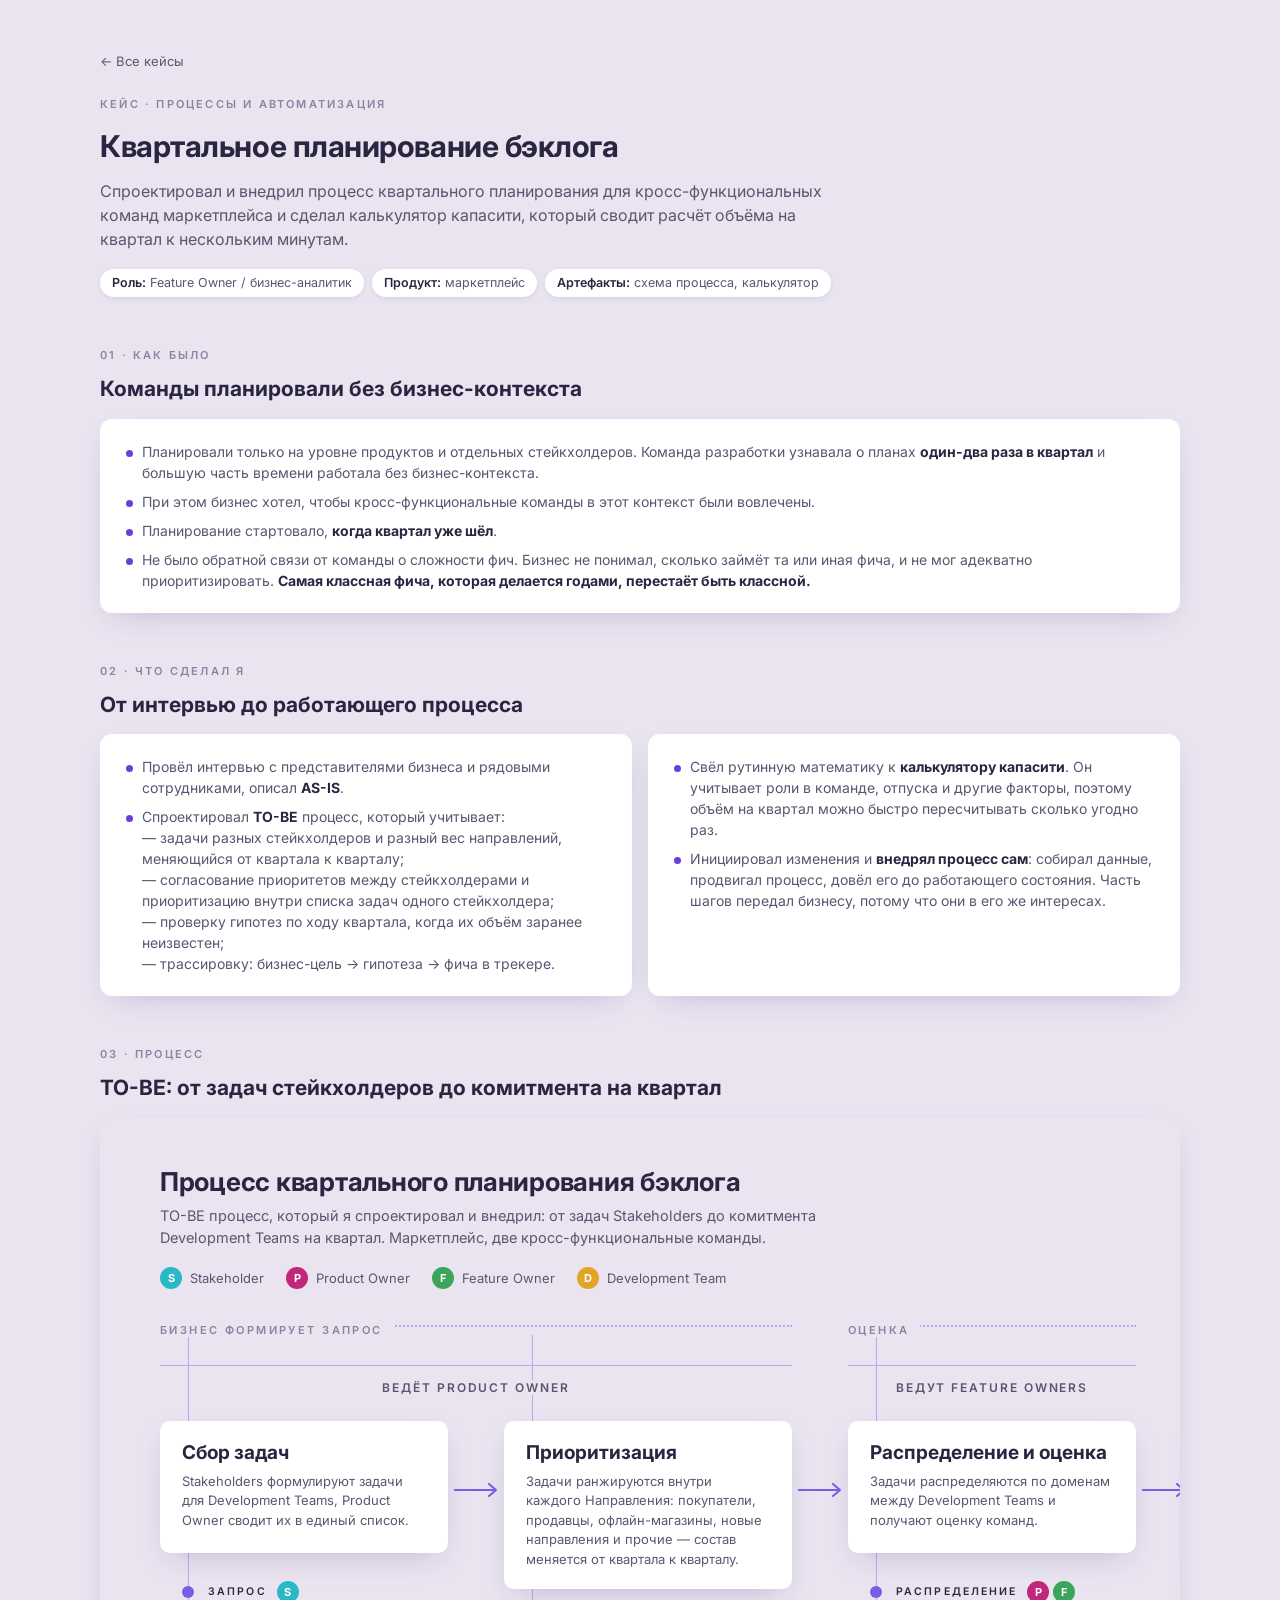
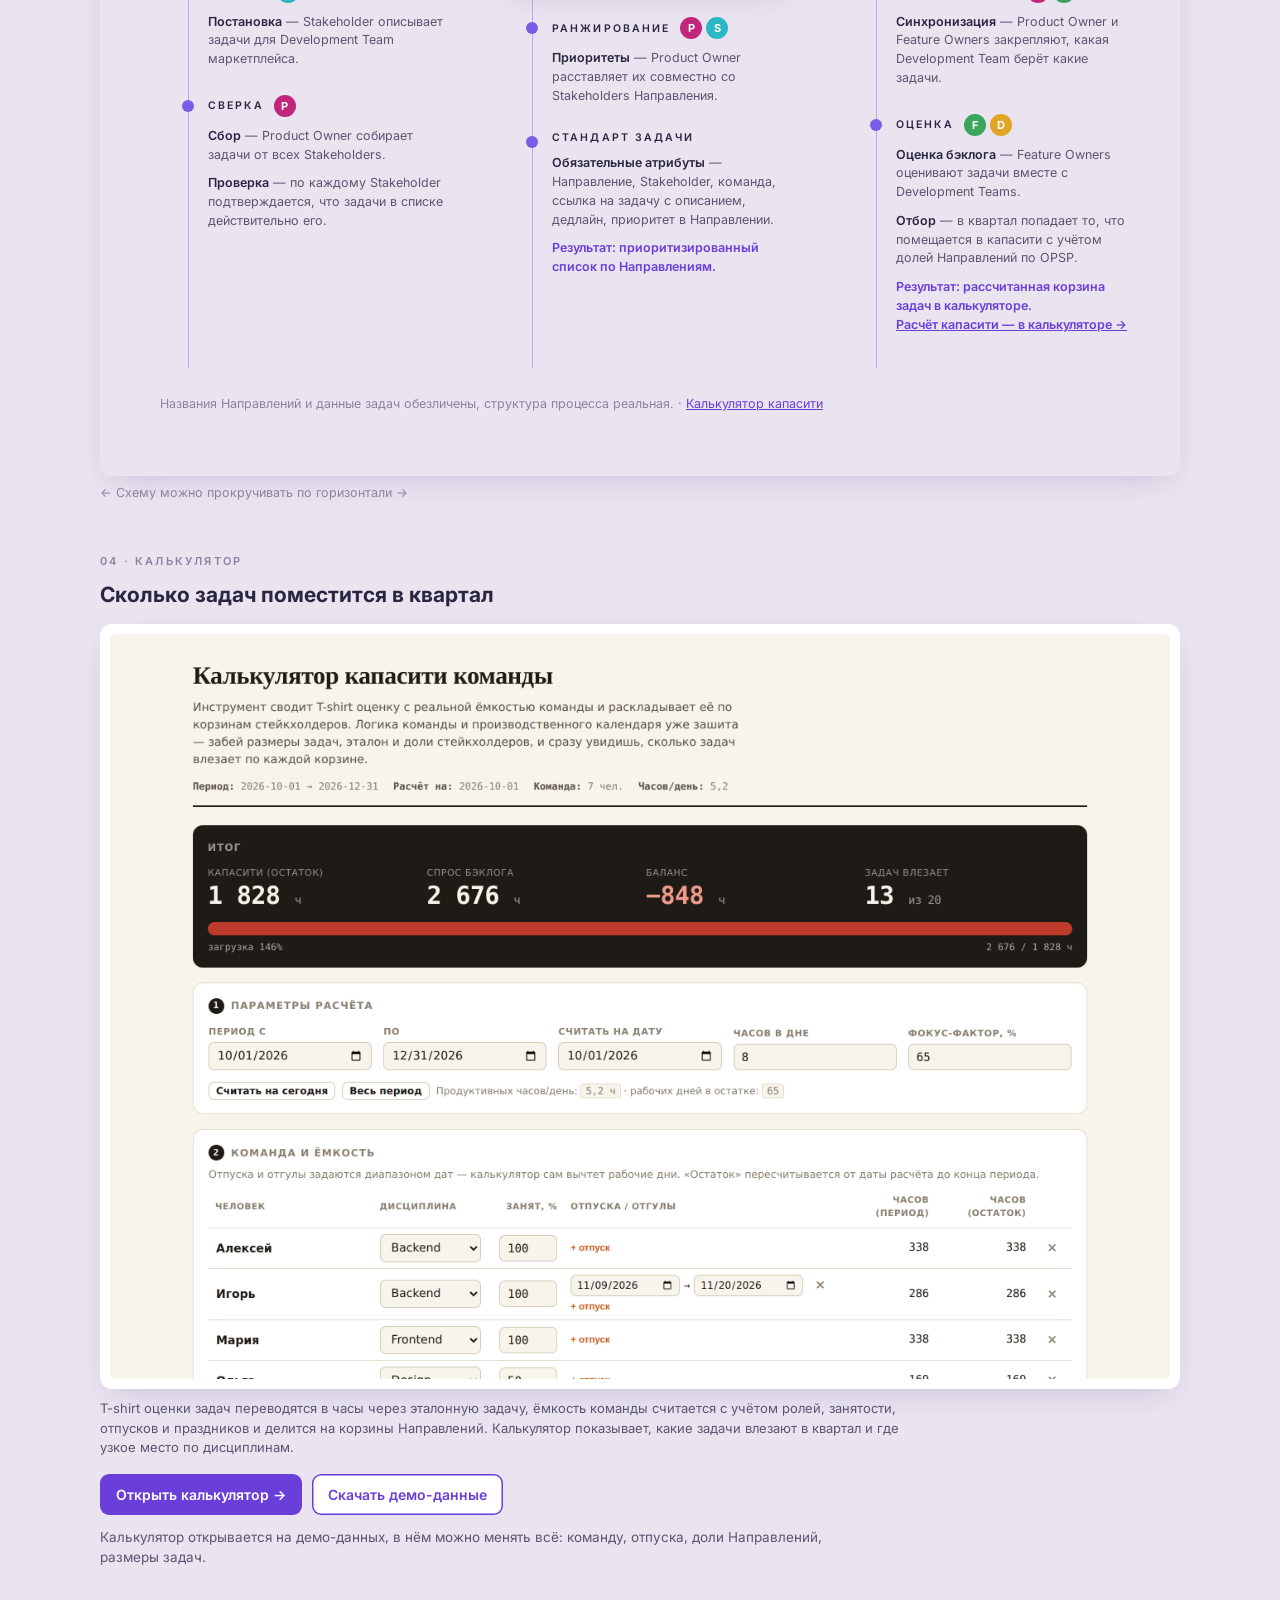
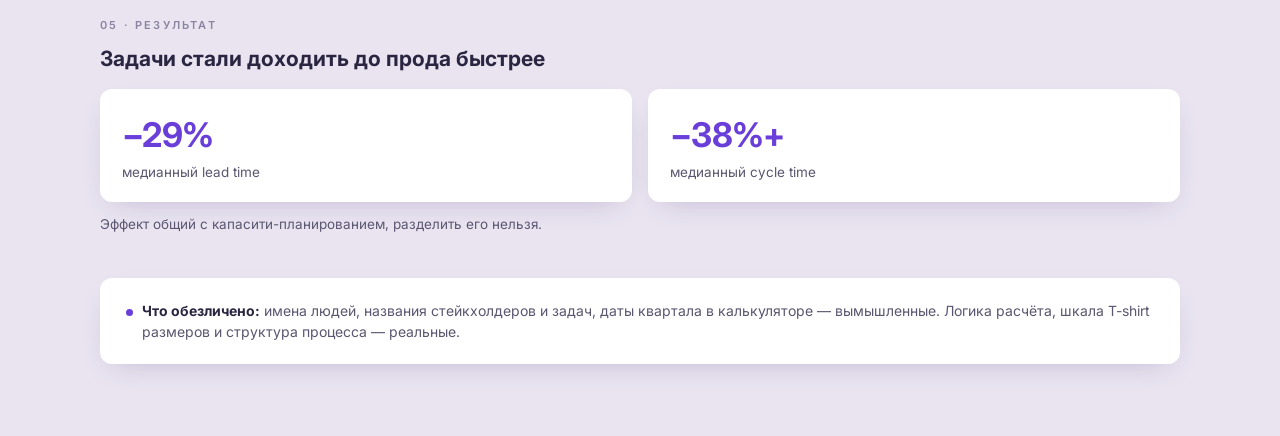
==== 01-quarterly-planning/index.html @ 617752b4 "Case 01: remove process caption Co-Authored-By: Claude Opus 5.5 <noreply@anthropic.com> Claude-Sessi" ====
<!DOCTYPE html>
<html lang="ru">
<head>
<meta charset="utf-8">
<meta name="viewport" content="width=device-width, initial-scale=1">
<title>Квартальное планирование бэклога</title>
<link rel="preconnect" href="https://fonts.googleapis.com">
<link href="https://fonts.googleapis.com/css2?family=Inter:wght@400;500;600;700&family=JetBrains+Mono:wght@500&display=swap" rel="stylesheet">
<link rel="stylesheet" href="../assets/style.css">
</head>
<body>
<div class="wrap">

  <header>
    <a class="back" href="../index.html">← Все кейсы</a><br>
    <span class="label">Кейс · процессы и автоматизация</span>
    <h1>Квартальное планирование бэклога</h1>
    <p class="lead">Спроектировал и внедрил процесс квартального планирования для кросс-функциональных команд маркетплейса и сделал калькулятор капасити, который сводит расчёт объёма на квартал к нескольким минутам.</p>
    <div class="meta">
      <span class="chip"><b>Роль:</b> Feature Owner / бизнес-аналитик</span>
      <span class="chip"><b>Продукт:</b> маркетплейс</span>
      <span class="chip"><b>Артефакты:</b> схема процесса, калькулятор</span>
    </div>
  </header>

  <!-- 1 -->
  <section>
    <span class="label">01 · Как было</span>
    <h2>Команды планировали без бизнес-контекста</h2>
    <div class="card">
      <ul class="clean">
        <li>Планировали только на уровне продуктов и отдельных стейкхолдеров. Команда разработки узнавала о планах <b>один-два раза в квартал</b> и большую часть времени работала без бизнес-контекста.</li>
        <li>При этом бизнес хотел, чтобы кросс-функциональные команды в этот контекст были вовлечены.</li>
        <li>Планирование стартовало, <b>когда квартал уже шёл</b>.</li>
        <li>Не было обратной связи от команды о сложности фич. Бизнес не понимал, сколько займёт та или иная фича, и не мог адекватно приоритизировать. <b>Самая классная фича, которая делается годами, перестаёт быть классной.</b></li>
      </ul>
    </div>
  </section>

  <!-- 2 -->
  <section>
    <span class="label">02 · Что сделал я</span>
    <h2>От интервью до работающего процесса</h2>
    <div class="cols">
      <div class="card">
        <ul class="clean">
          <li>Провёл интервью с представителями бизнеса и рядовыми сотрудниками, описал <b>AS-IS</b>.</li>
          <li>Спроектировал <b>TO-BE</b> процесс, который учитывает:
            <br>— задачи разных стейкхолдеров и разный вес направлений, меняющийся от квартала к кварталу;
            <br>— согласование приоритетов между стейкхолдерами и приоритизацию внутри списка задач одного стейкхолдера;
            <br>— проверку гипотез по ходу квартала, когда их объём заранее неизвестен;
            <br>— трассировку: бизнес-цель → гипотеза → фича в трекере.</li>
        </ul>
      </div>
      <div class="card">
        <ul class="clean">
          <li>Свёл рутинную математику к <b>калькулятору капасити</b>. Он учитывает роли в команде, отпуска и другие факторы, поэтому объём на квартал можно быстро пересчитывать сколько угодно раз.</li>
          <li>Инициировал изменения и <b>внедрял процесс сам</b>: собирал данные, продвигал процесс, довёл его до работающего состояния. Часть шагов передал бизнесу, потому что они в его же интересах.</li>
        </ul>
      </div>
    </div>
  </section>

  <!-- 3 -->
  <section>
    <span class="label">03 · Процесс</span>
    <h2>TO-BE: от задач стейкхолдеров до комитмента на квартал</h2>
    <figure>
      <div class="shot embed-frame"><iframe id="processFrame" src="process.html" title="Схема процесса квартального планирования" loading="lazy" scrolling="no"></iframe></div>
      <p class="scroll-hint">← Схему можно прокручивать по горизонтали →</p>
    </figure>
  </section>

  <!-- 4 -->
  <section>
    <span class="label">04 · Калькулятор</span>
    <h2>Сколько задач поместится в квартал</h2>
    <figure>
      <a class="shot" href="calculator/index.html"><img src="img/calculator.png" alt="Калькулятор капасити команды на демо-данных"></a>
      <figcaption>T-shirt оценки задач переводятся в часы через эталонную задачу, ёмкость команды считается с учётом ролей, занятости, отпусков и праздников и делится на корзины Направлений. Калькулятор показывает, какие задачи влезают в квартал и где узкое место по дисциплинам.</figcaption>
    </figure>
    <div class="btns">
      <a class="btn" href="calculator/index.html">Открыть калькулятор →</a>
      <a class="btn ghost" href="calculator/demo-data.json" download>Скачать демо-данные</a>
    </div>
    <p class="text" style="margin-top:12px;font-size:13.5px">Калькулятор открывается на демо-данных, в нём можно менять всё: команду, отпуска, доли Направлений, размеры задач.</p>
  </section>

  <!-- 5 -->
  <section>
    <span class="label">05 · Результат</span>
    <h2>Задачи стали доходить до прода быстрее</h2>
    <div class="stats">
      <div class="stat"><div class="v">−29%</div><div class="k">медианный lead time</div></div>
      <div class="stat"><div class="v">−38%+</div><div class="k">медианный cycle time</div></div>
    </div>
    <p class="text" style="margin-top:12px;font-size:13.5px">Эффект общий с капасити-планированием, разделить его нельзя.</p>
  </section>

  <section>
    <div class="card">
      <ul class="clean">
        <li><b>Что обезличено:</b> имена людей, названия стейкхолдеров и задач, даты квартала в калькуляторе — вымышленные. Логика расчёта, шкала T-shirt размеров и структура процесса — реальные.</li>
      </ul>
    </div>
  </section>

</div>
<script>
  (function(){
    var f=document.getElementById('processFrame');
    function fit(){ try{ var d=f.contentDocument; f.style.height = Math.ceil(d.body.getBoundingClientRect().height) + 'px'; }catch(e){} }
    f.addEventListener('load', function(){ fit(); setTimeout(fit, 400); setTimeout(fit, 1500); });
    window.addEventListener('resize', function(){ setTimeout(fit, 150); });
  })();
</script>
</body>
</html>
---- assets/style.css ----
:root{
    --bg:#E9E4F0; --card:#FFFFFF; --ink:#2A2540; --muted:#5B5670; --soft:#8A84A0;
    --accent:#6A3FD9; --accent-soft:#EFEAFB; --line:#D6CEEA;
    --user:#2BB8C4; --sys:#E0556B; --view:#3B82C4; --sel:#9A6BC9;
  }
  *{box-sizing:border-box;margin:0;padding:0}
  body{background:var(--bg);color:var(--ink);font-family:Inter,system-ui,-apple-system,"Segoe UI",sans-serif;
       -webkit-font-smoothing:antialiased;padding:48px 16px 72px;line-height:1.5}
  .wrap{max-width:1080px;margin:0 auto}
  a{color:var(--accent)}
  code,.code{font-family:"JetBrains Mono",ui-monospace,Menlo,monospace;font-size:.86em;background:var(--accent-soft);
             padding:1px 6px;border-radius:5px;color:var(--ink)}

  .label{font-size:11px;font-weight:600;letter-spacing:.2em;text-transform:uppercase;color:var(--soft)}
  header{margin-bottom:40px}
  h1{font-size:30px;font-weight:700;letter-spacing:-.015em;margin:10px 0 10px}
  .lead{font-size:16px;color:var(--muted);max-width:760px}
  .meta{display:flex;flex-wrap:wrap;gap:8px;margin-top:18px}
  .chip{background:var(--card);border-radius:999px;padding:5px 12px;font-size:12.5px;color:var(--muted);
        box-shadow:0 2px 8px -4px rgba(60,40,120,.25)}
  .chip b{color:var(--ink);font-weight:600}

  section{margin-top:44px}
  h2{font-size:21px;font-weight:700;margin:8px 0 14px}
  .card{background:var(--card);border-radius:12px;padding:22px 24px;box-shadow:0 10px 30px -14px rgba(60,40,120,.28)}
  p + p{margin-top:10px}
  .text{font-size:15px;color:var(--muted);max-width:780px}
  .text b{color:var(--ink)}

  .grid{display:grid;grid-template-columns:repeat(2,1fr);gap:16px}
  .decision h3{font-size:15.5px;font-weight:700;margin-bottom:6px}
  .decision p{font-size:13.5px;color:var(--muted)}
  .decision .num{display:inline-flex;width:24px;height:24px;border-radius:50%;background:var(--accent);color:#fff;
                 font-size:12px;font-weight:700;align-items:center;justify-content:center;margin-bottom:10px}

  figure{margin:0}
  .shot{display:block;background:var(--card);border-radius:12px;padding:10px;box-shadow:0 10px 30px -14px rgba(60,40,120,.28);overflow:hidden}
  .shot img{display:block;width:100%;height:auto;border-radius:6px}
  .shot.scroll{overflow-x:auto}
  .shot.scroll img{min-width:1400px}
  figcaption{font-size:13px;color:var(--muted);margin-top:10px;max-width:820px}

  .btns{display:flex;flex-wrap:wrap;gap:10px;margin-top:16px}
  .btn{display:inline-flex;align-items:center;gap:8px;background:var(--accent);color:#fff;text-decoration:none;
       font-weight:600;font-size:14px;padding:10px 16px;border-radius:9px}
  .btn.ghost{background:var(--card);color:var(--accent);box-shadow:inset 0 0 0 1.5px var(--accent)}
  .btn:hover{filter:brightness(1.08)}

  /* notation map */
  .map{display:grid;grid-template-columns:1fr 1.25fr;gap:18px;align-items:stretch}
  .types{display:grid;gap:8px}
  .type{display:flex;align-items:flex-start;gap:12px;font-size:13.5px;color:var(--muted)}
  .type i{flex-shrink:0;width:92px;text-align:center;font-style:normal;font-size:11.5px;font-weight:600;
          border:2px solid;border-radius:7px;padding:4px 0;background:#fff;color:var(--ink)}
  .t-action{border-color:#5BA85B!important} .t-view{border-color:var(--view)!important}
  .t-select{border-color:var(--sel)!important} .t-sys{border-color:var(--sys)!important}
  .t-edge{border-color:#E08A1E!important}
  .type b{color:var(--ink)}
  .tables{display:grid;grid-template-columns:repeat(2,1fr);gap:8px}
  .tbl{background:var(--accent-soft);border-radius:9px;padding:10px 12px}
  .tbl .code{background:#fff}
  .tbl p{font-size:12.5px;color:var(--muted);margin-top:4px}
  .flow{display:flex;flex-wrap:wrap;align-items:center;gap:8px;font-size:13px;color:var(--muted);margin-top:14px}
  .flow span.n{background:#fff;border-radius:7px;padding:4px 9px;color:var(--ink);font-weight:600;
               box-shadow:0 1px 4px -2px rgba(60,40,120,.3)}

  ul.clean{list-style:none;display:grid;gap:8px}
  ul.clean li{font-size:14px;color:var(--muted);padding-left:18px;position:relative}
  ul.clean li::before{content:"";position:absolute;left:2px;top:9px;width:7px;height:7px;border-radius:50%;background:var(--accent)}
  ul.clean li b{color:var(--ink)}

  footer{margin-top:48px;font-size:12.5px;color:var(--soft)}

  @media (max-width:760px){
    h1{font-size:24px}
    .grid,.map,.tables{grid-template-columns:1fr}
    .type i{width:80px}
  }

  /* shared additions */
  .back{display:inline-block;font-size:13px;color:var(--muted);text-decoration:none;margin-bottom:18px}
  .back:hover{color:var(--accent)}
  .stats{display:grid;grid-template-columns:repeat(2,1fr);gap:16px}
  .stat{background:var(--card);border-radius:12px;padding:20px 22px;box-shadow:0 10px 30px -14px rgba(60,40,120,.28)}
  .stat .v{font-size:34px;font-weight:700;letter-spacing:-.02em;color:var(--accent)}
  .stat .k{font-size:13.5px;color:var(--muted);margin-top:2px}
  .cols{display:grid;grid-template-columns:1fr 1fr;gap:16px}
  .cases{display:grid;gap:18px}
  a.case{display:grid;grid-template-columns:320px 1fr;gap:22px;align-items:center;background:var(--card);border-radius:14px;
         padding:16px;text-decoration:none;color:var(--ink);box-shadow:0 10px 30px -14px rgba(60,40,120,.28);transition:transform .15s}
  a.case:hover{transform:translateY(-2px)}
  a.case img{width:100%;height:190px;object-fit:cover;object-position:top left;border-radius:8px;background:var(--accent-soft)}
  a.case h3{font-size:19px;font-weight:700;margin:6px 0 8px}
  a.case p{font-size:14px;color:var(--muted)}
  a.case .go{display:inline-block;margin-top:12px;font-weight:600;font-size:14px;color:var(--accent)}
  .tags{display:flex;flex-wrap:wrap;gap:6px;margin-top:10px}
  .tag{font-size:11.5px;background:var(--accent-soft);color:var(--accent);border-radius:999px;padding:3px 10px;font-weight:600}
  @media (max-width:760px){
    .stats,.cols{grid-template-columns:1fr}
    a.case{grid-template-columns:1fr}
    a.case img{height:160px}
  }
  .embed-frame{padding:0;background:var(--bg);overflow-x:auto;-webkit-overflow-scrolling:touch}
  .embed-frame iframe{display:block;width:1440px;height:1100px;border:0}
  .scroll-hint{font-size:12.5px;color:var(--soft);margin-top:8px}
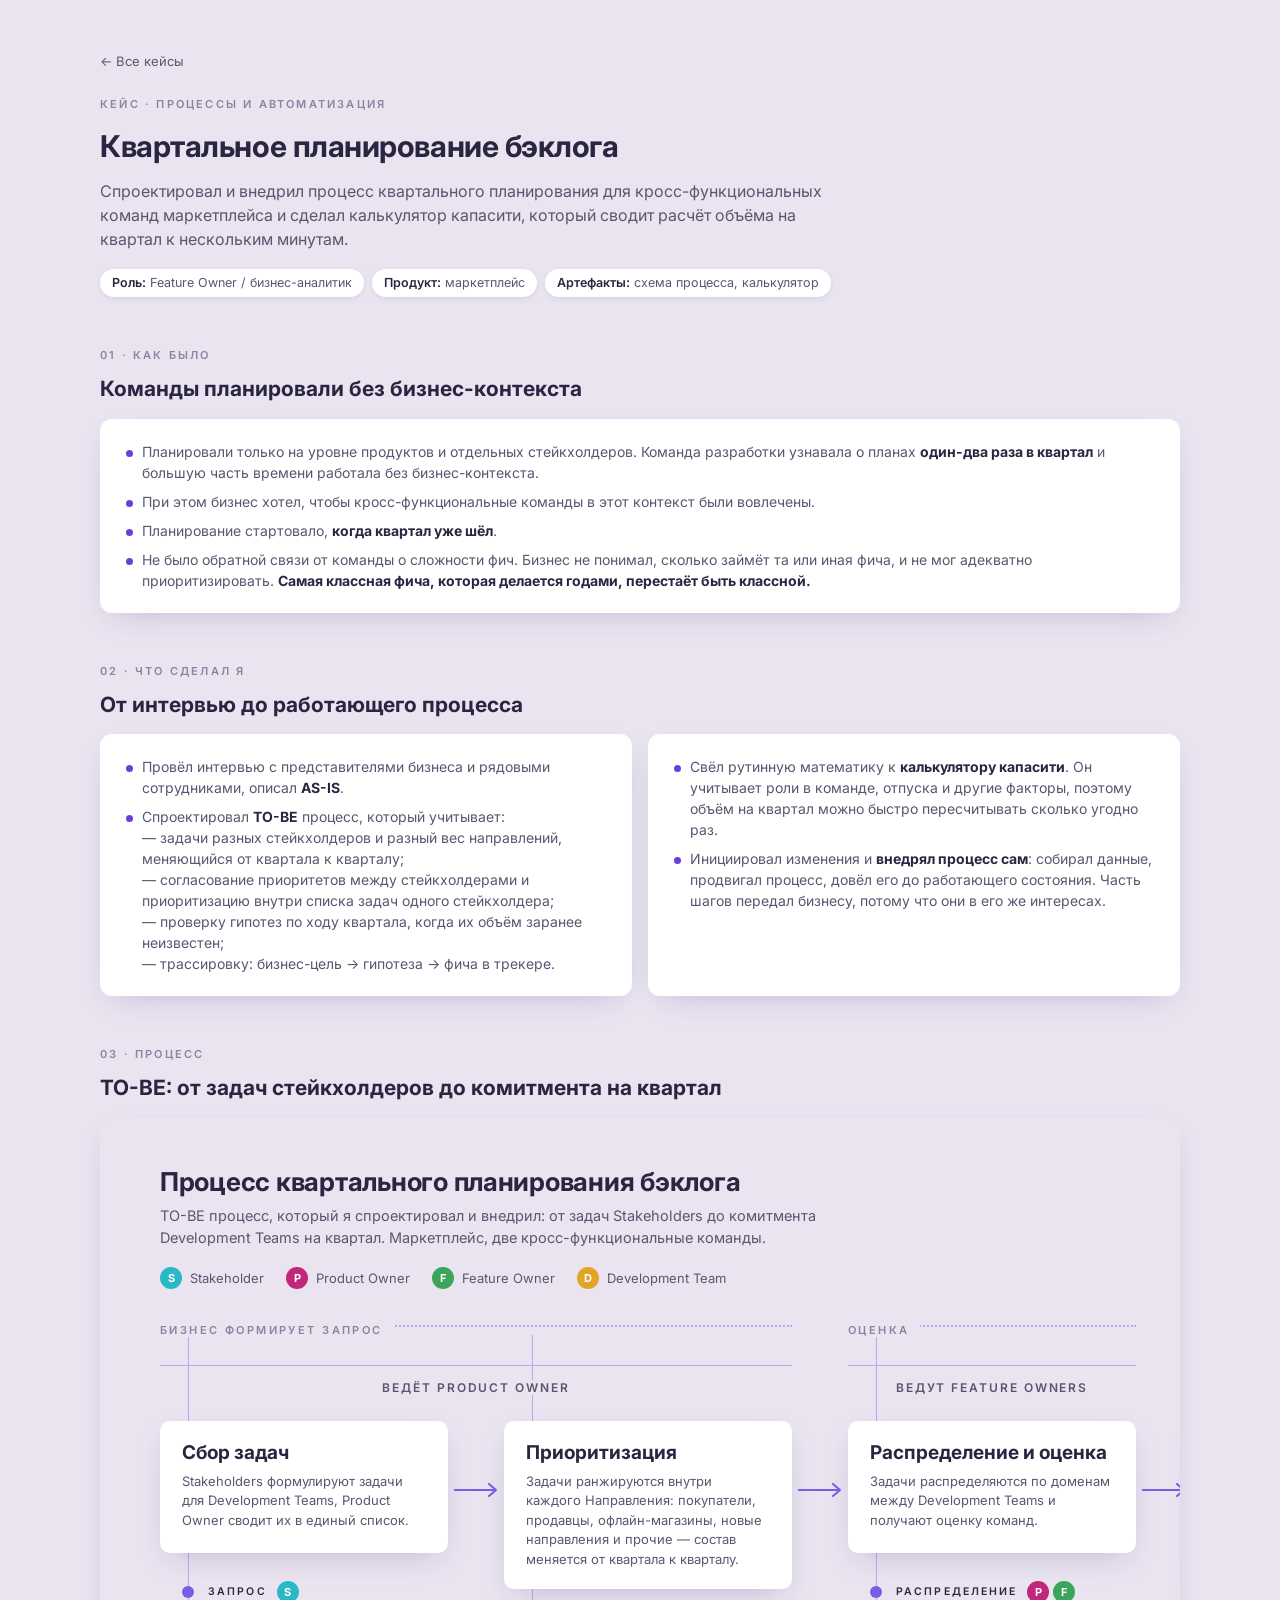
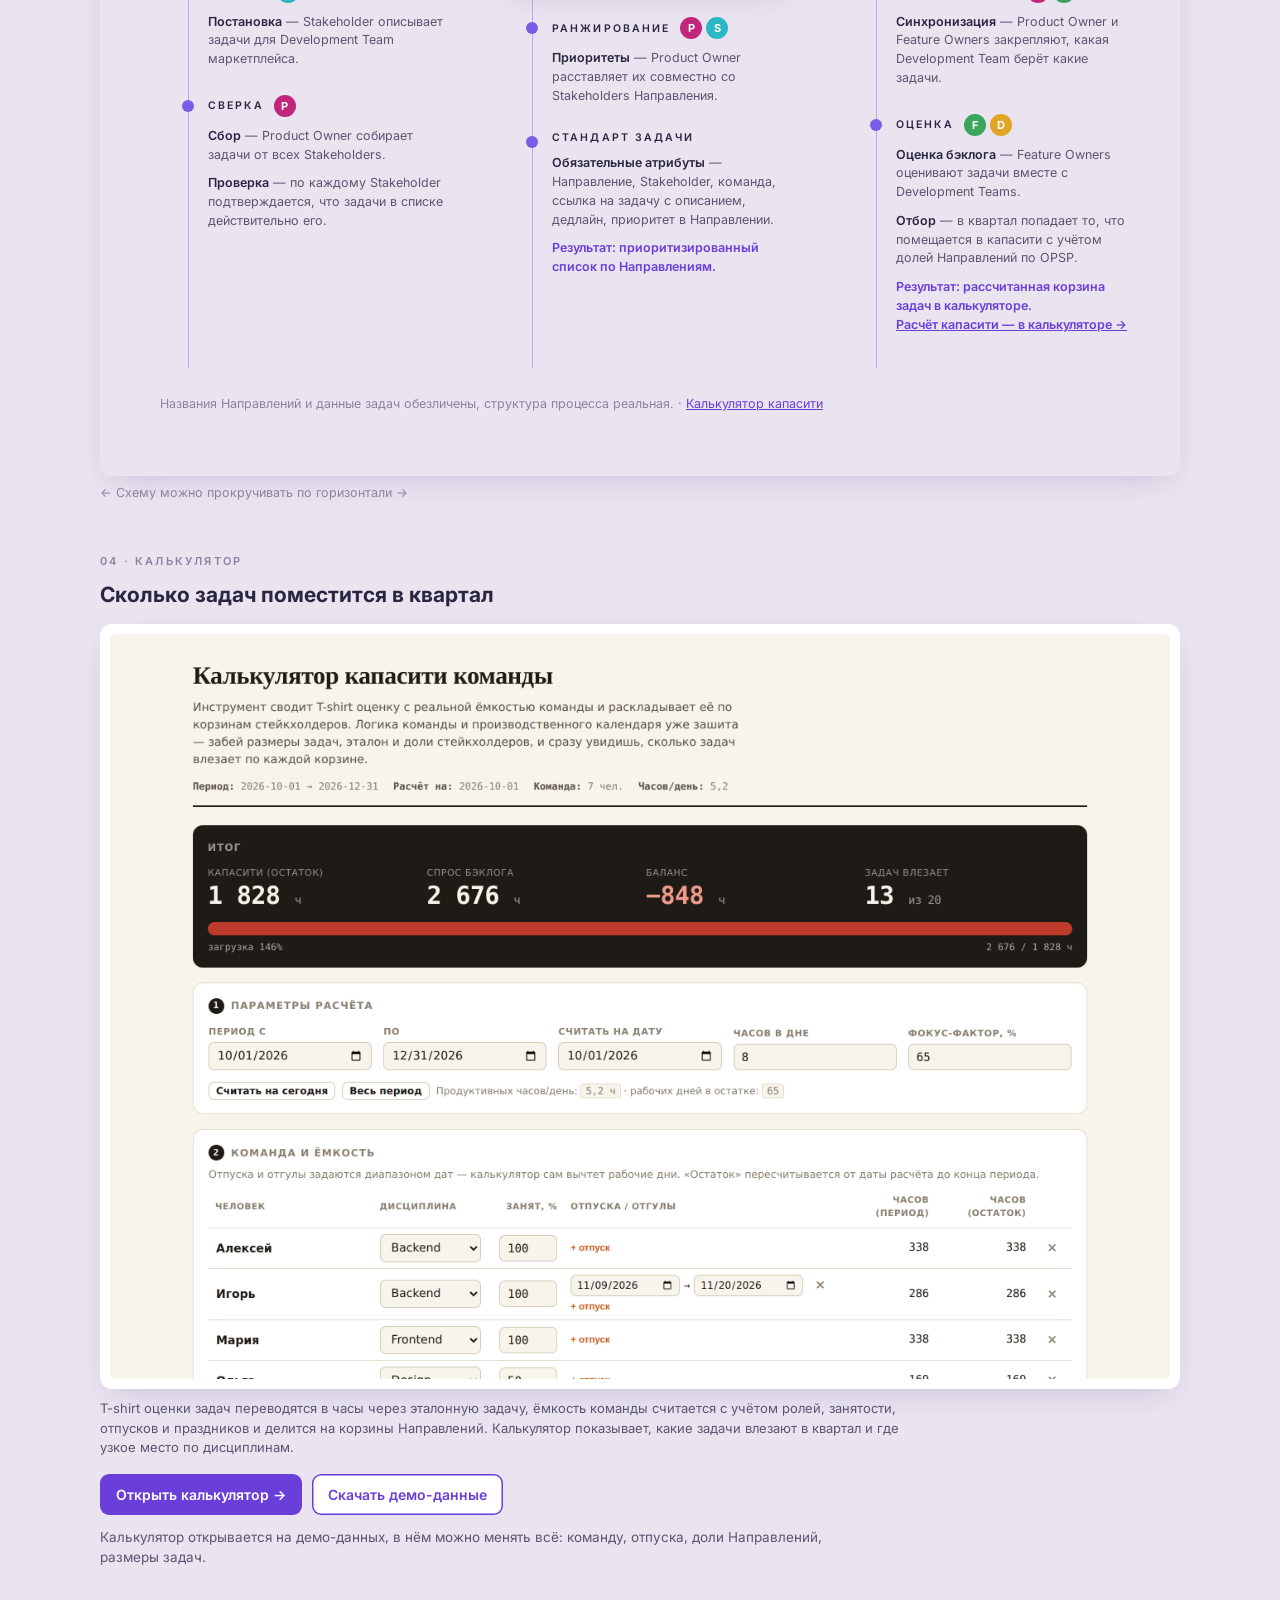
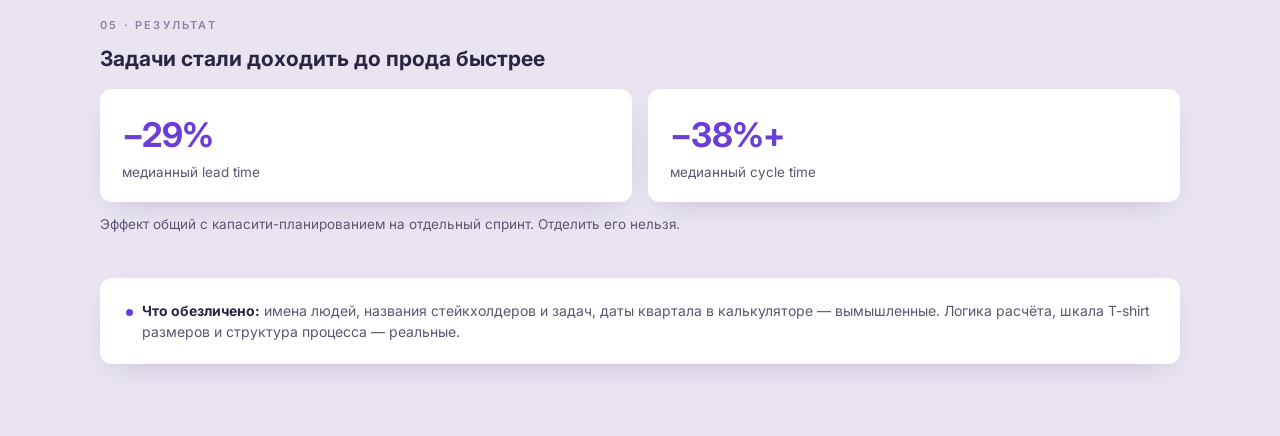
==== commit 2e2bde01: "Case 01: reword result note Co-Authored-By: Claude Opus 5.5 <noreply@anthropic.com> Claude-Session: " ====
--- a/01-quarterly-planning/index.html
+++ b/01-quarterly-planning/index.html
@@ -94,7 +94,7 @@
       <div class="stat"><div class="v">−29%</div><div class="k">медианный lead time</div></div>
       <div class="stat"><div class="v">−38%+</div><div class="k">медианный cycle time</div></div>
     </div>
-    <p class="text" style="margin-top:12px;font-size:13.5px">Эффект общий с капасити-планированием, разделить его нельзя.</p>
+    <p class="text" style="margin-top:12px;font-size:13.5px">Эффект общий с капасити-планированием на отдельный спринт. Отделить его нельзя.</p>
   </section>
 
   <section>
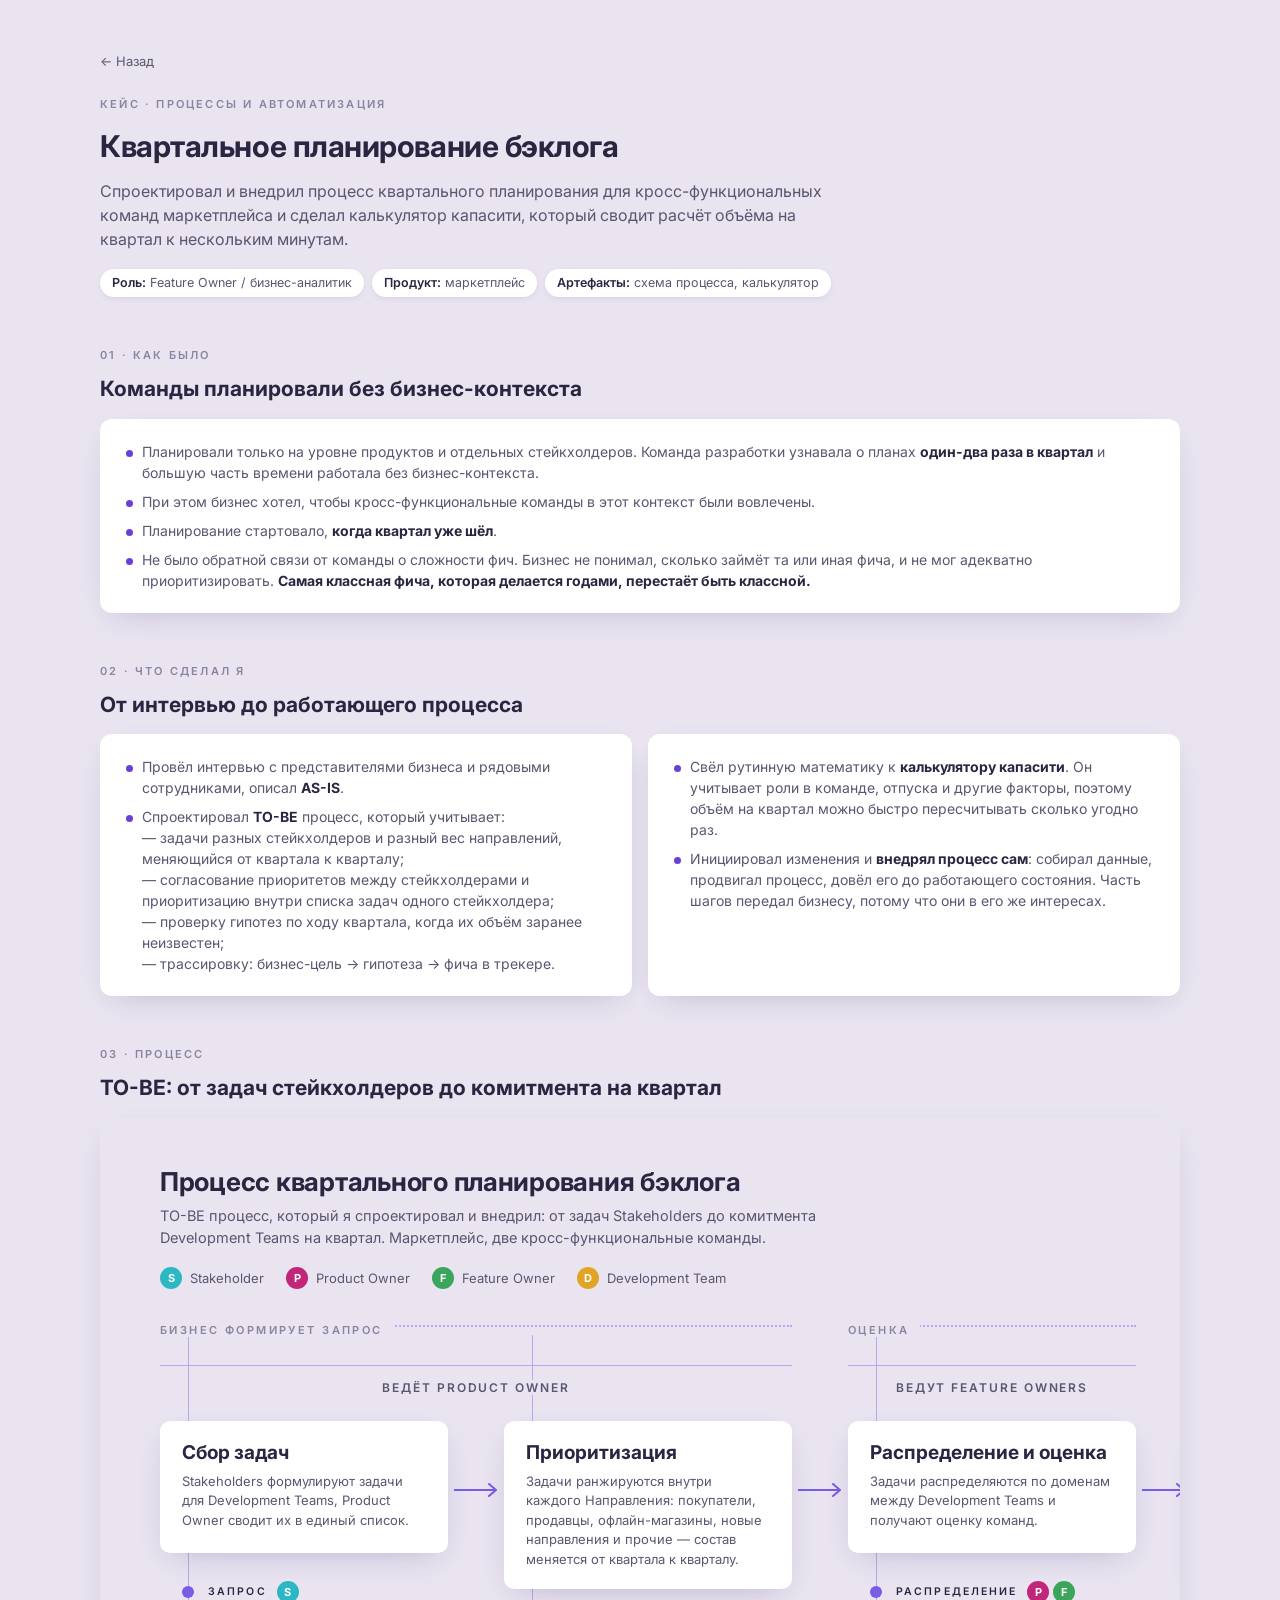
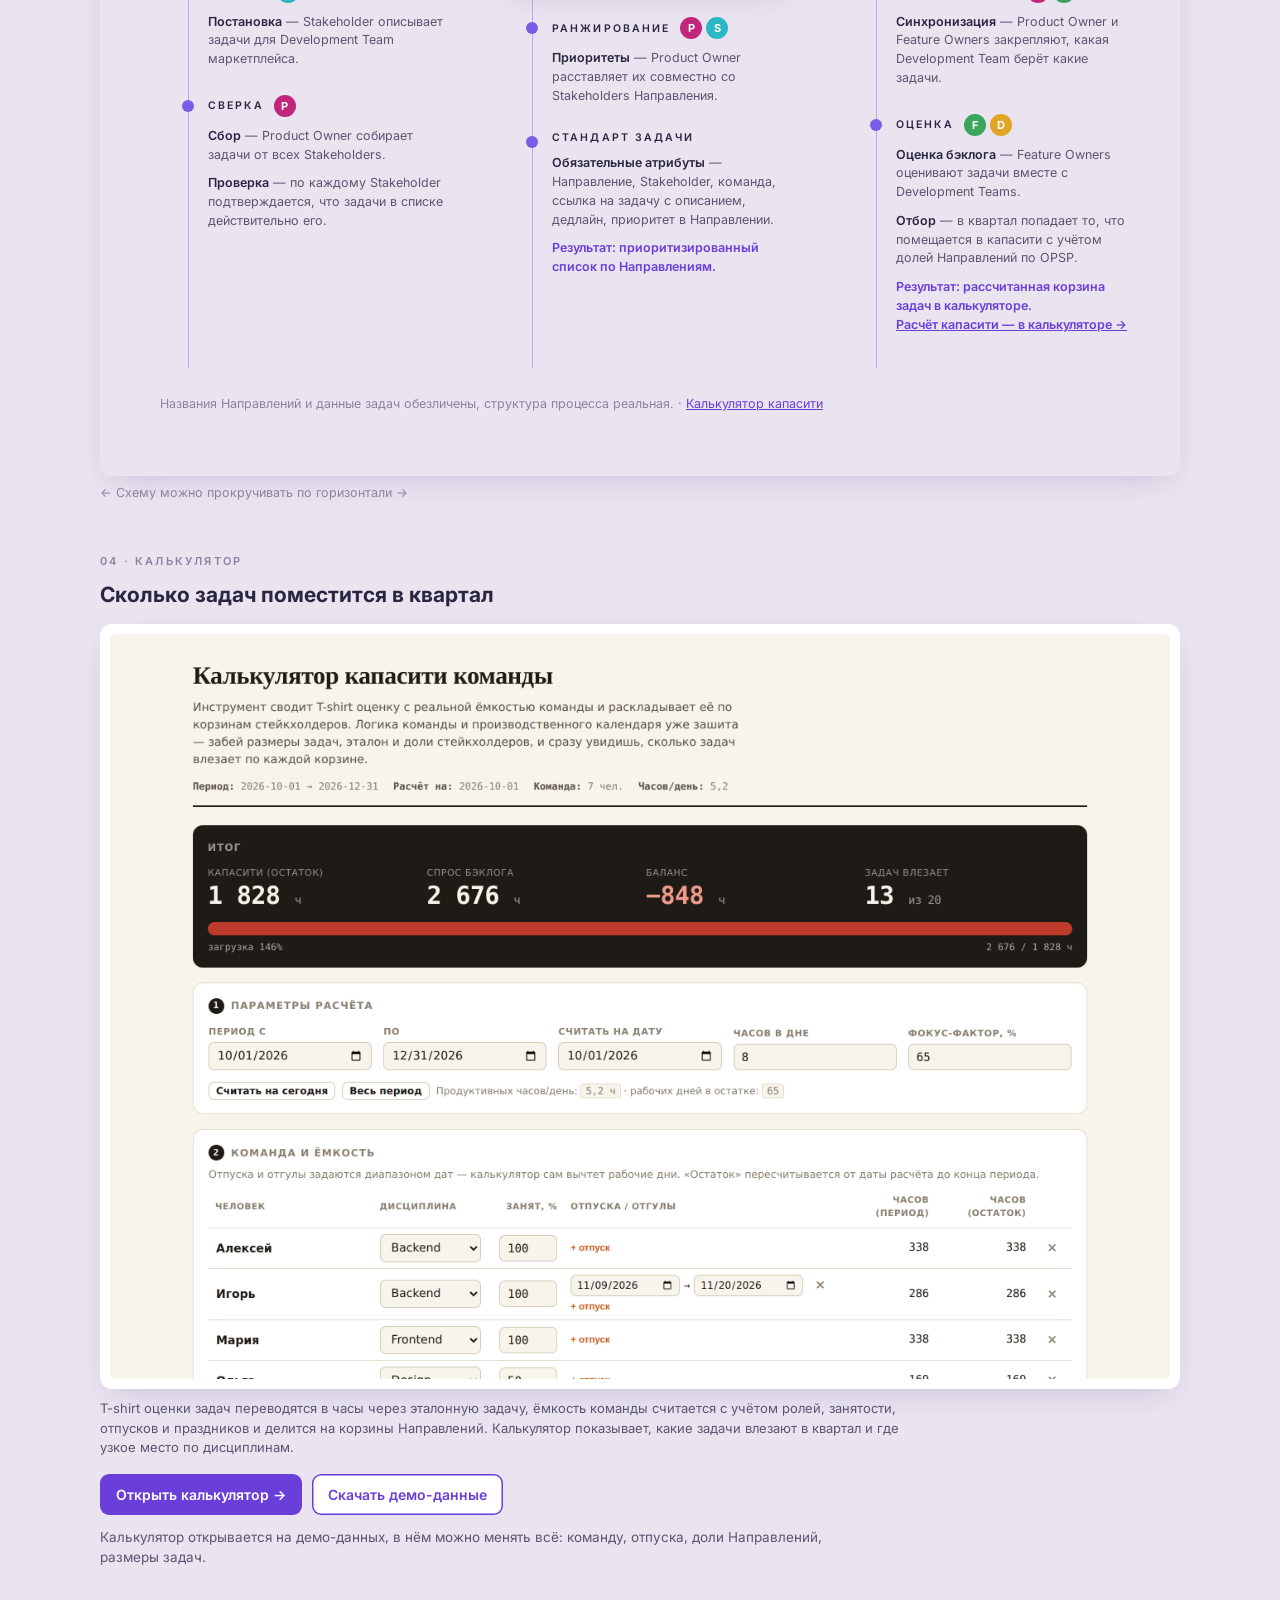
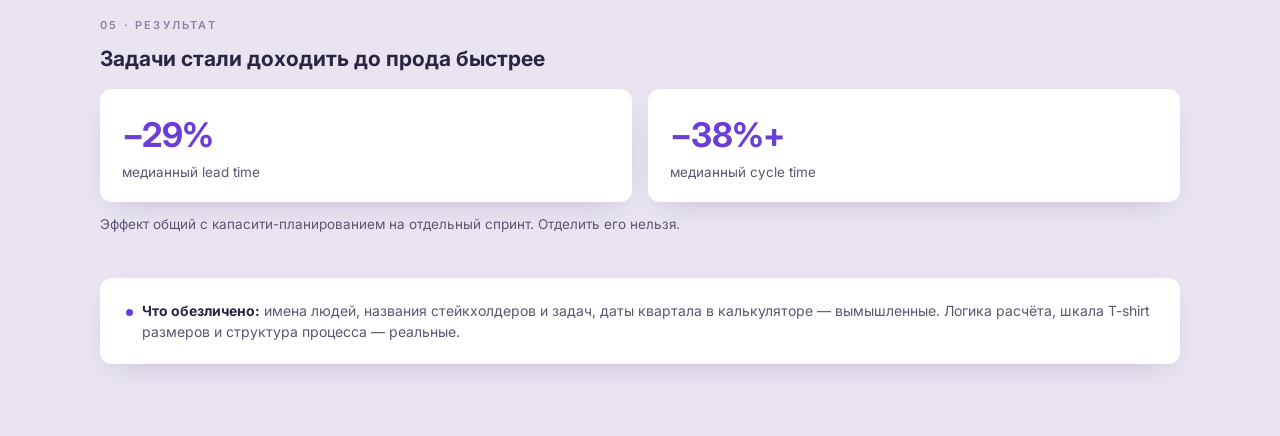
==== commit b1b63774: "Rename back link to 'Назад' Co-Authored-By: Claude Opus 5.5 <noreply@anthropic.com> Claude-Session: " ====
--- a/01-quarterly-planning/index.html
+++ b/01-quarterly-planning/index.html
@@ -12,7 +12,7 @@
 <div class="wrap">
 
   <header>
-    <a class="back" href="../index.html">← Все кейсы</a><br>
+    <a class="back" href="../index.html">← Назад</a><br>
     <span class="label">Кейс · процессы и автоматизация</span>
     <h1>Квартальное планирование бэклога</h1>
     <p class="lead">Спроектировал и внедрил процесс квартального планирования для кросс-функциональных команд маркетплейса и сделал калькулятор капасити, который сводит расчёт объёма на квартал к нескольким минутам.</p>
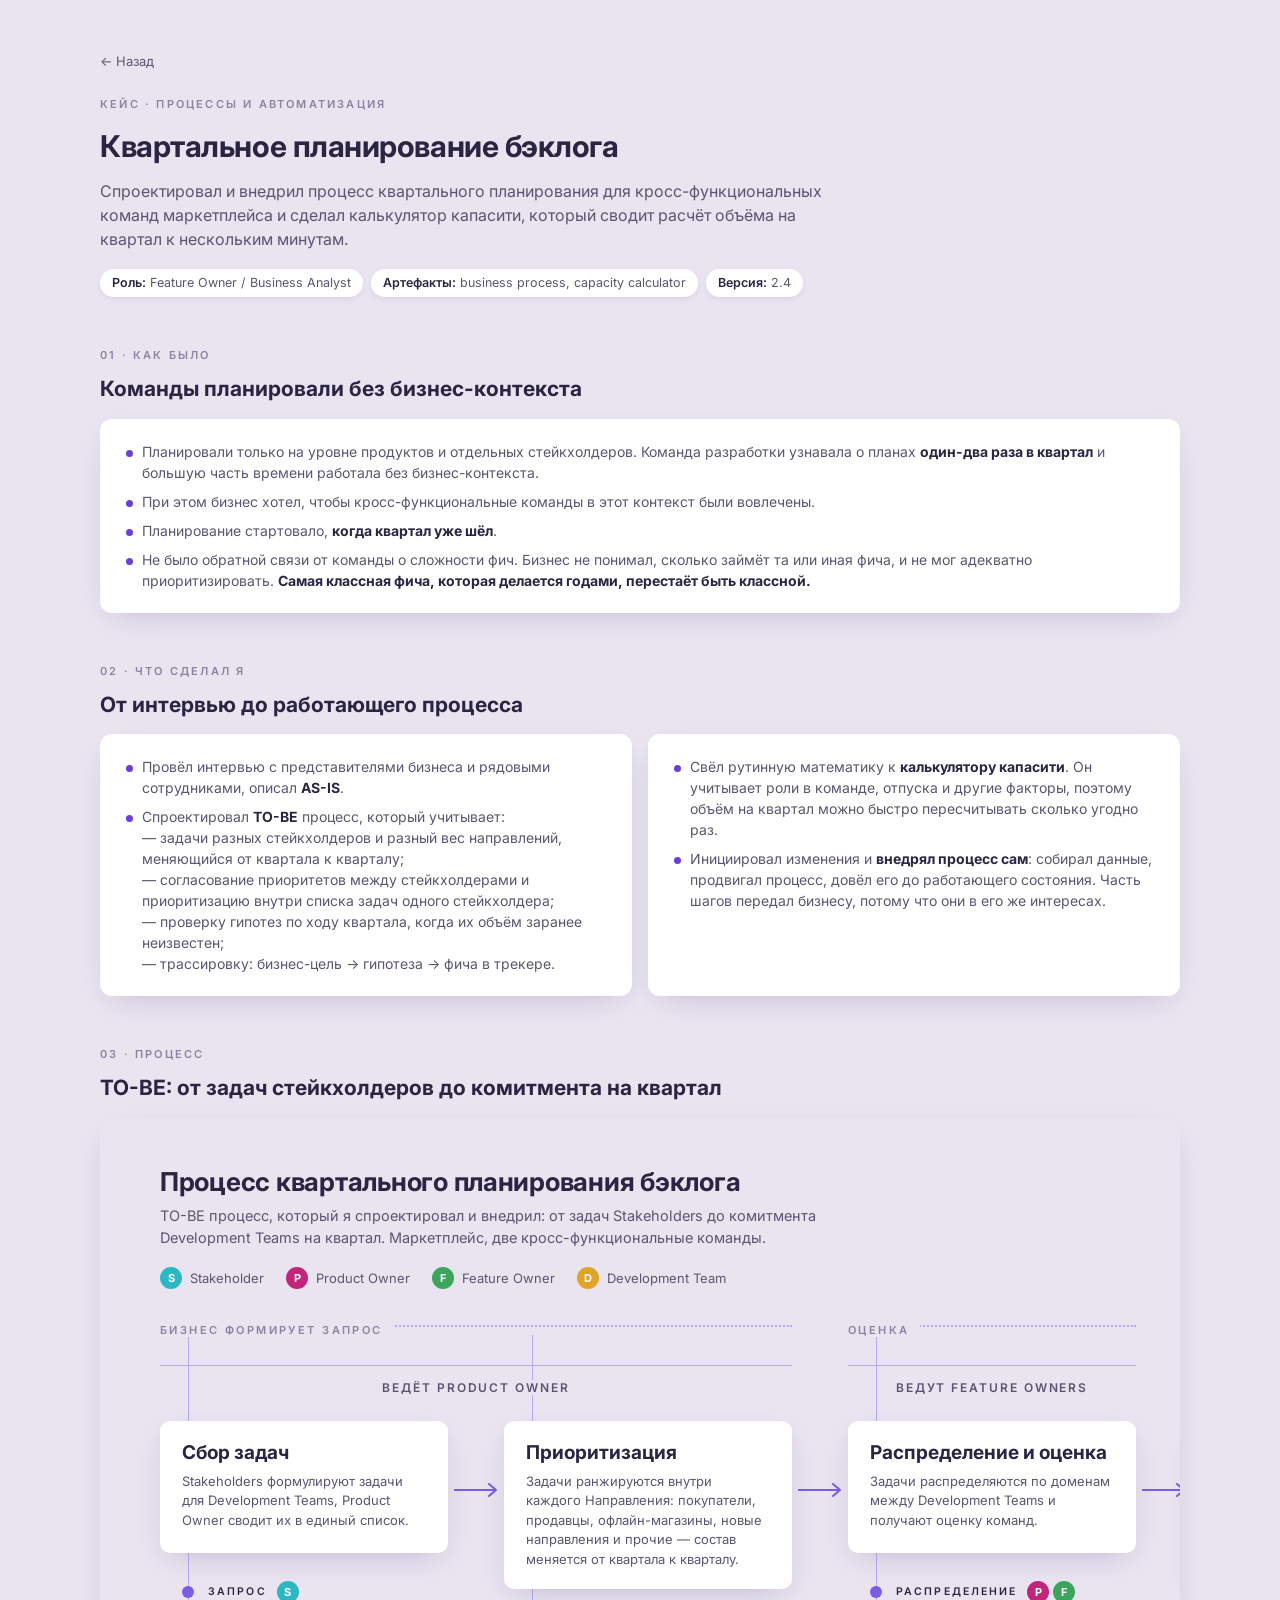
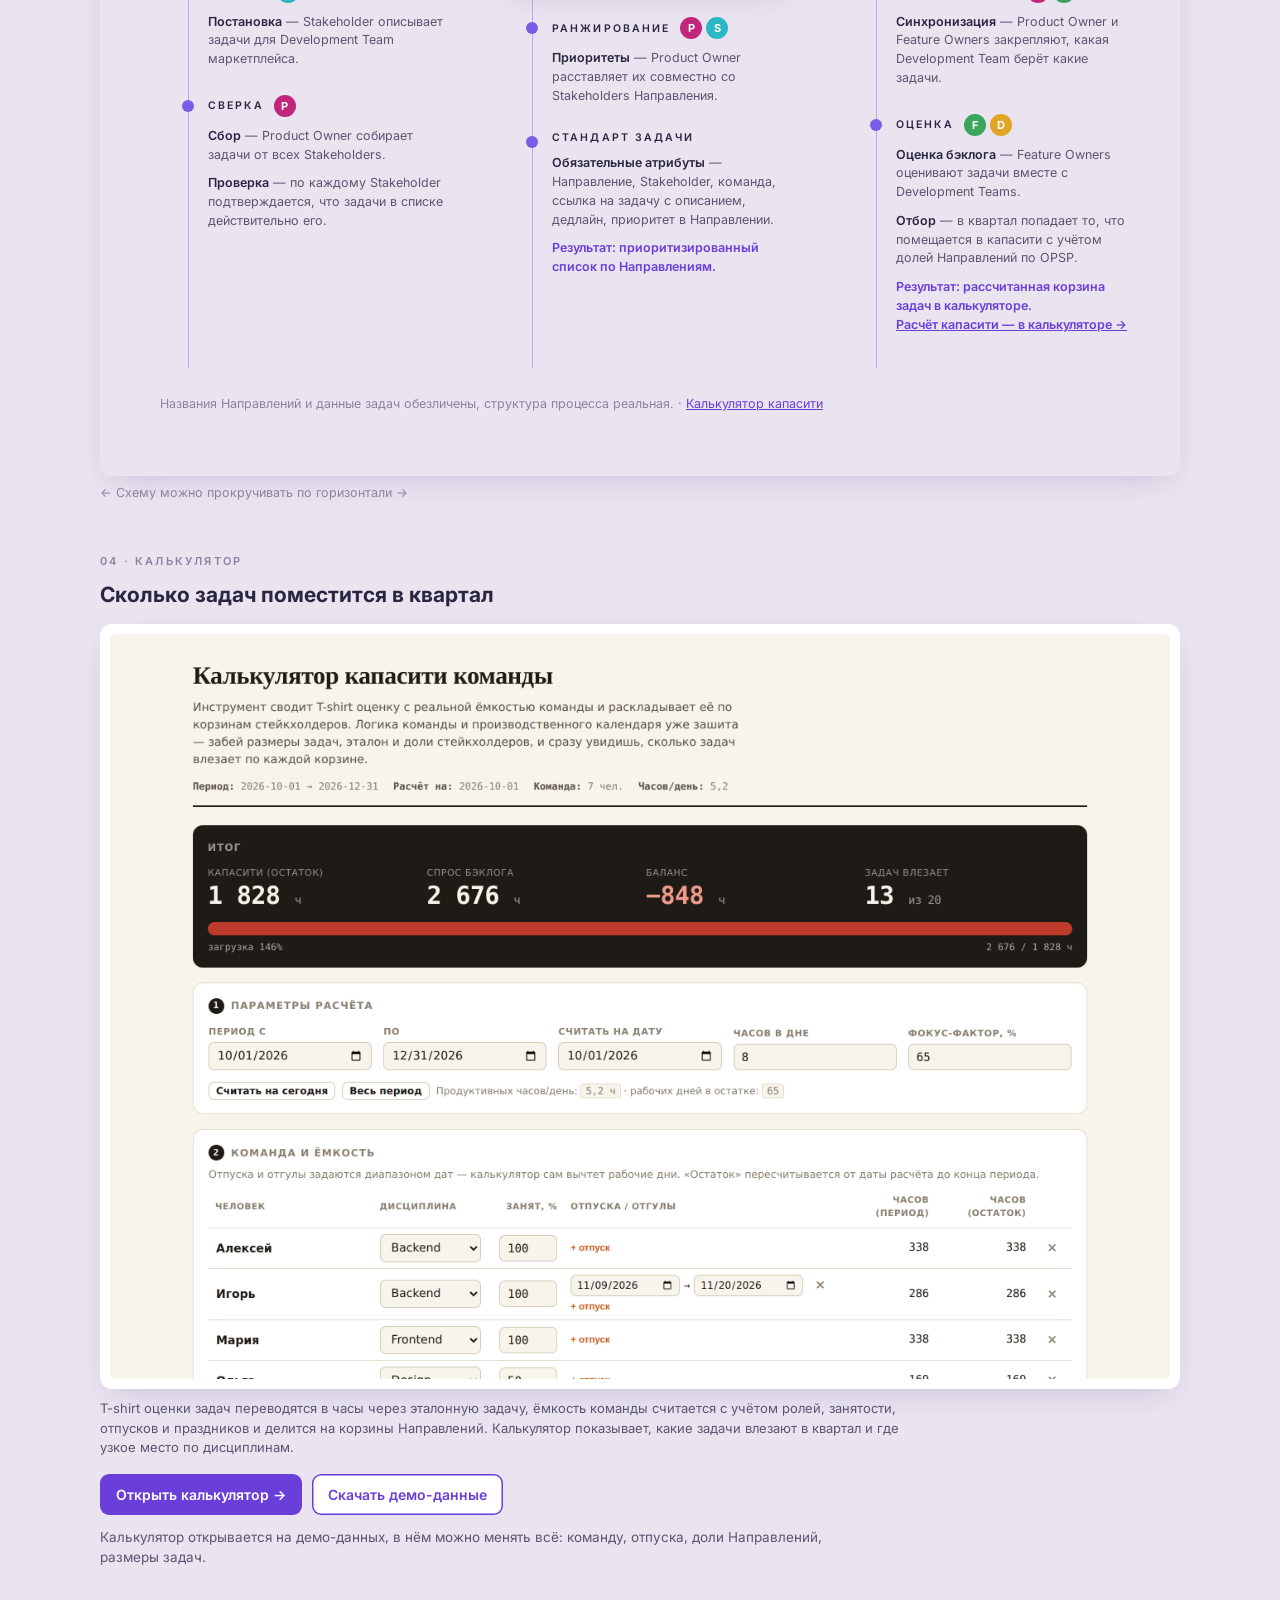
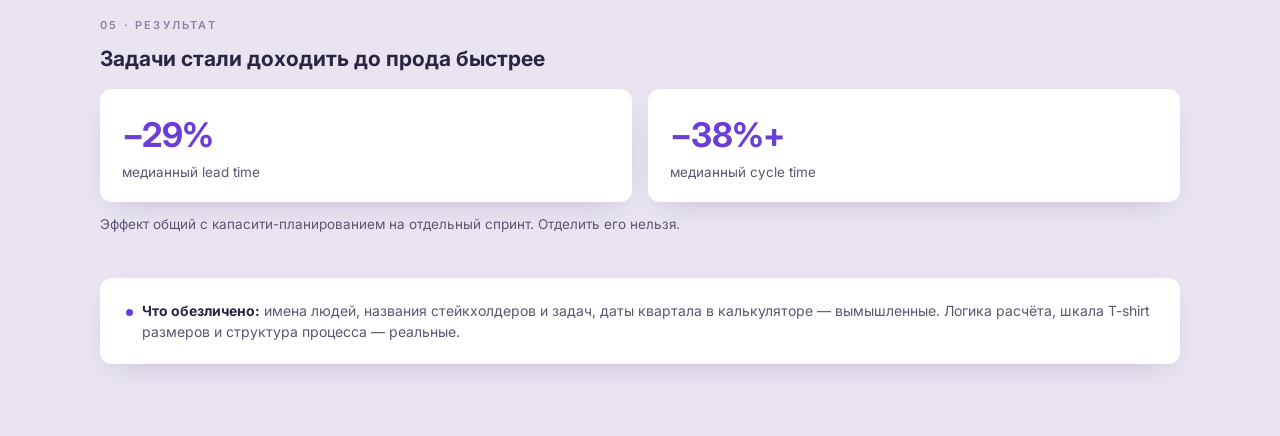
==== commit baa0fadf: "Case 01: chips aligned with case 02 (role in English, artifacts, version) Co-Authored-By: Claude Opu" ====
--- a/01-quarterly-planning/index.html
+++ b/01-quarterly-planning/index.html
@@ -17,9 +17,9 @@
     <h1>Квартальное планирование бэклога</h1>
     <p class="lead">Спроектировал и внедрил процесс квартального планирования для кросс-функциональных команд маркетплейса и сделал калькулятор капасити, который сводит расчёт объёма на квартал к нескольким минутам.</p>
     <div class="meta">
-      <span class="chip"><b>Роль:</b> Feature Owner / бизнес-аналитик</span>
-      <span class="chip"><b>Продукт:</b> маркетплейс</span>
-      <span class="chip"><b>Артефакты:</b> схема процесса, калькулятор</span>
+      <span class="chip"><b>Роль:</b> Feature Owner / Business Analyst</span>
+      <span class="chip"><b>Артефакты:</b> business process, capacity calculator</span>
+      <span class="chip"><b>Версия:</b> 2.4</span>
     </div>
   </header>
 
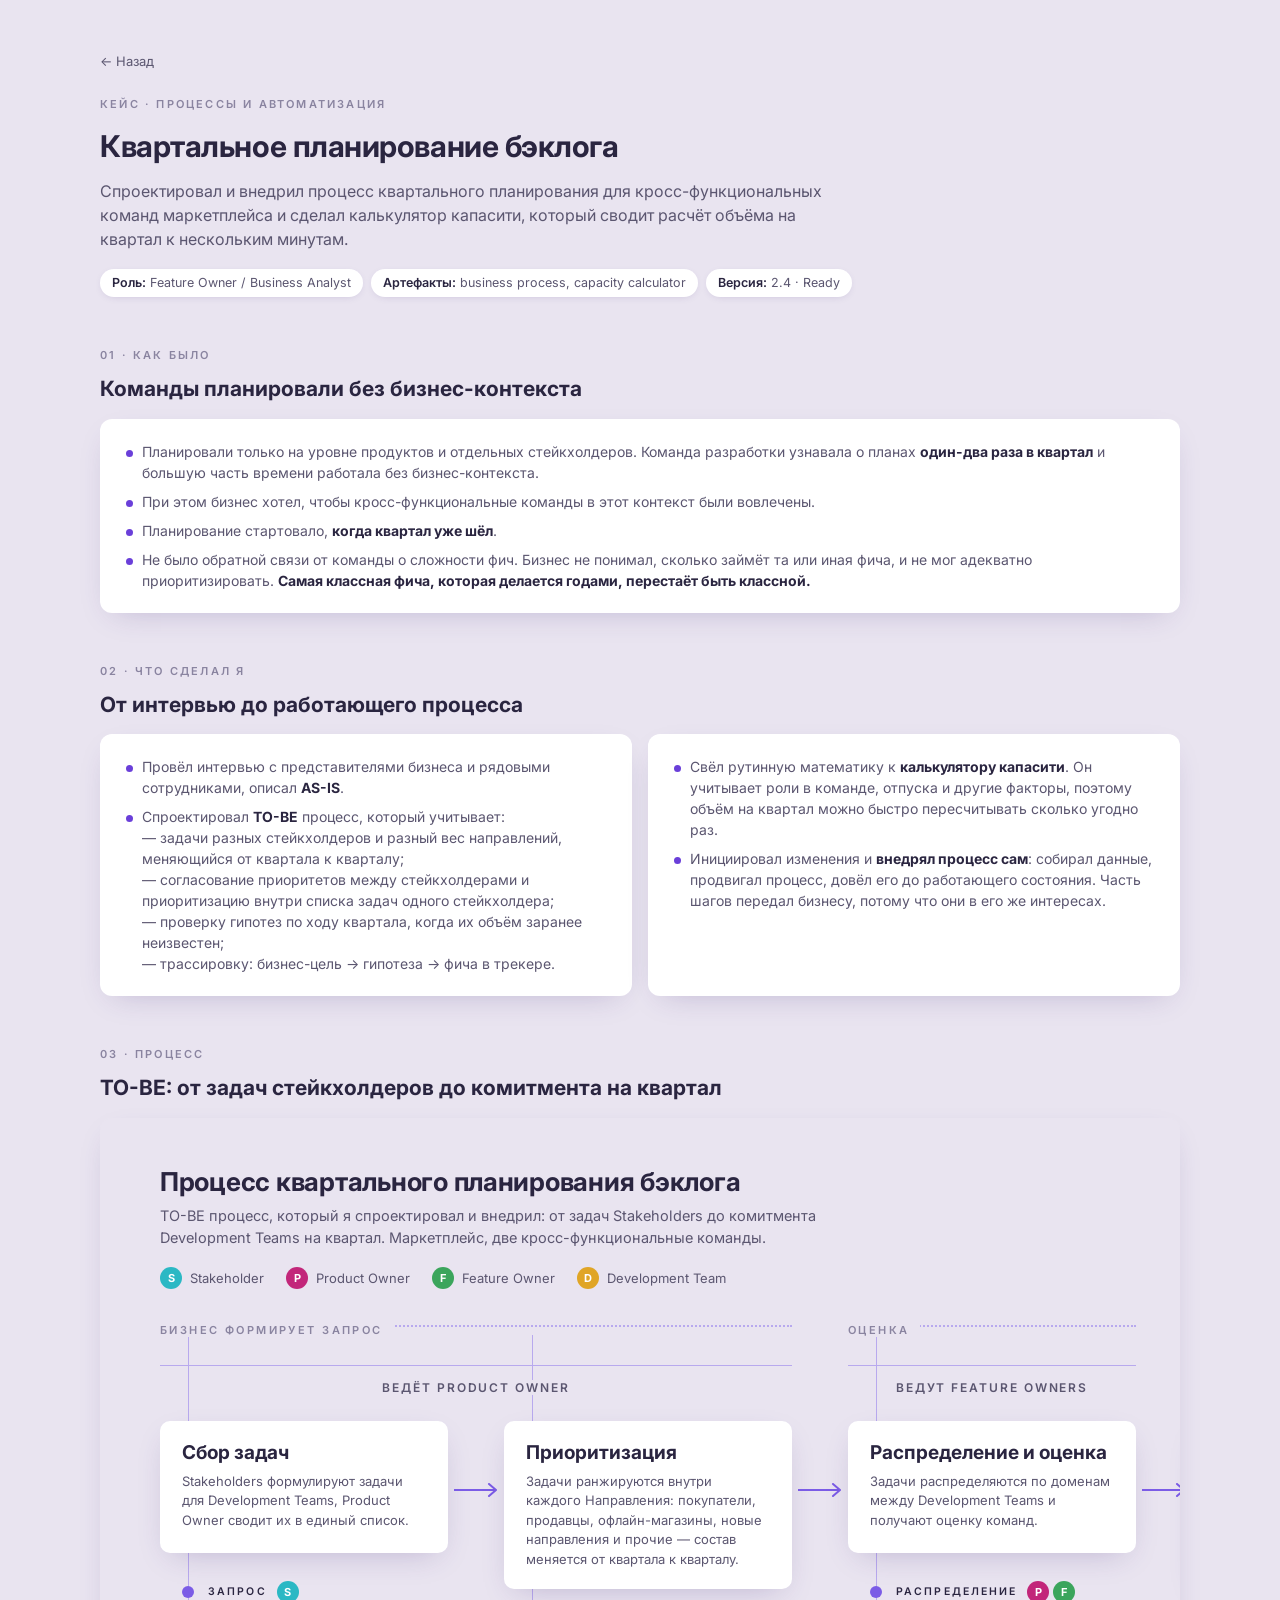
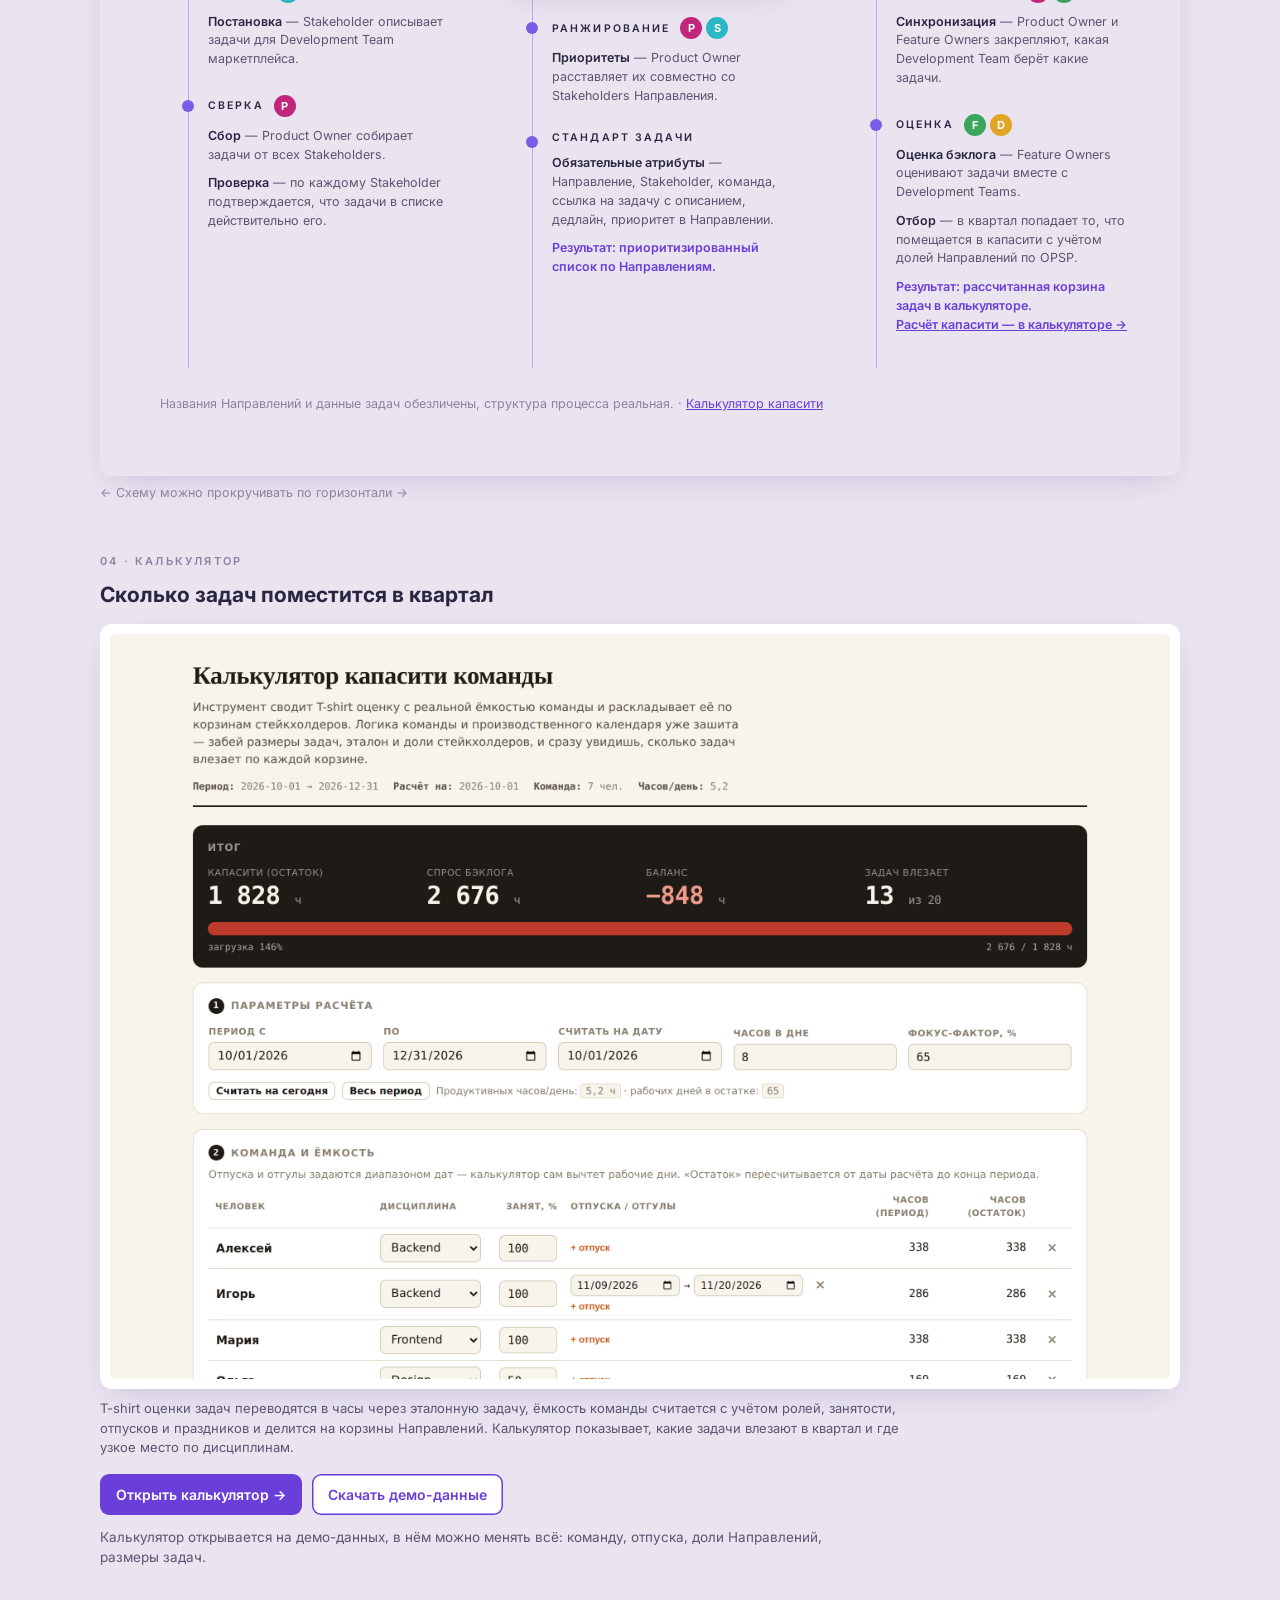
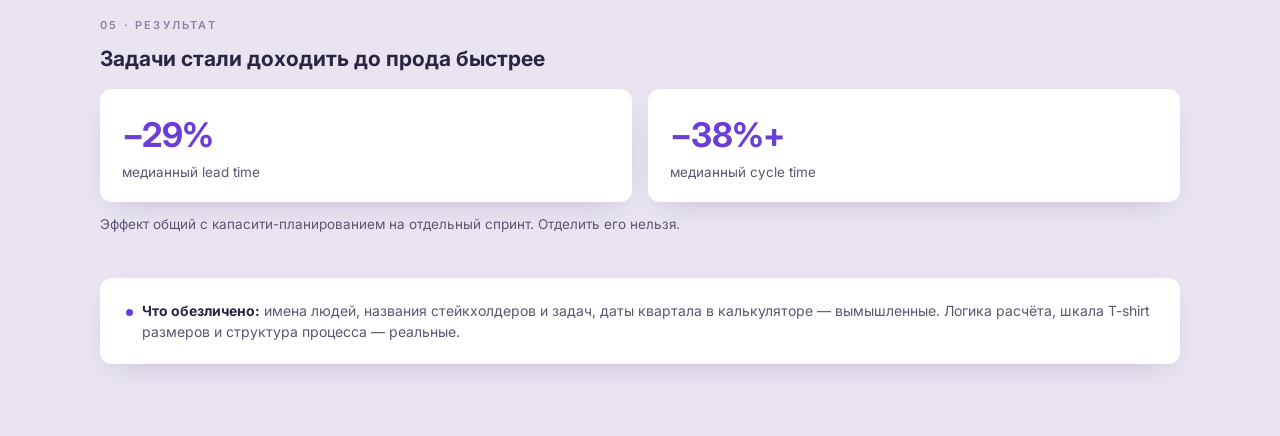
==== commit fde78023: "Case 01: add status to version chip Co-Authored-By: Claude Opus 5.5 <noreply@anthropic.com> Claude-S" ====
--- a/01-quarterly-planning/index.html
+++ b/01-quarterly-planning/index.html
@@ -19,7 +19,7 @@
     <div class="meta">
       <span class="chip"><b>Роль:</b> Feature Owner / Business Analyst</span>
       <span class="chip"><b>Артефакты:</b> business process, capacity calculator</span>
-      <span class="chip"><b>Версия:</b> 2.4</span>
+      <span class="chip"><b>Версия:</b> 2.4 · Ready</span>
     </div>
   </header>
 
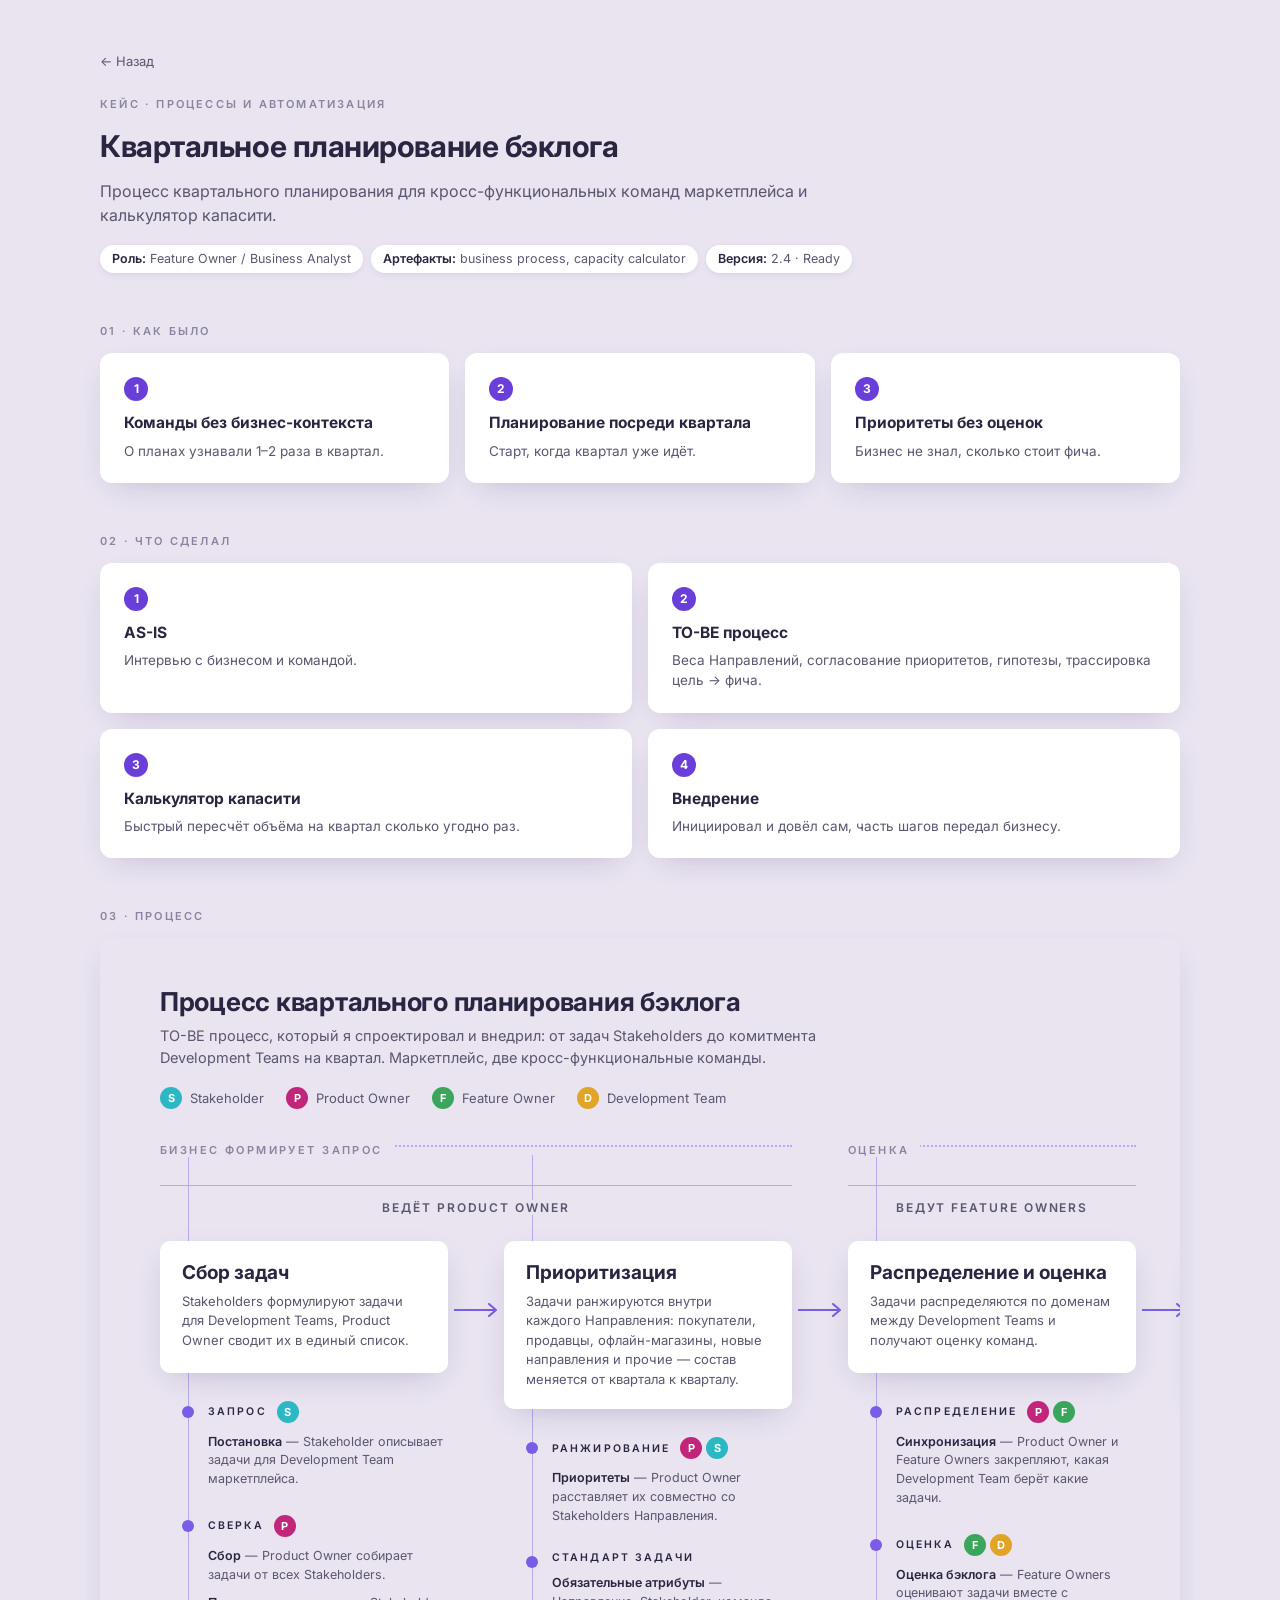
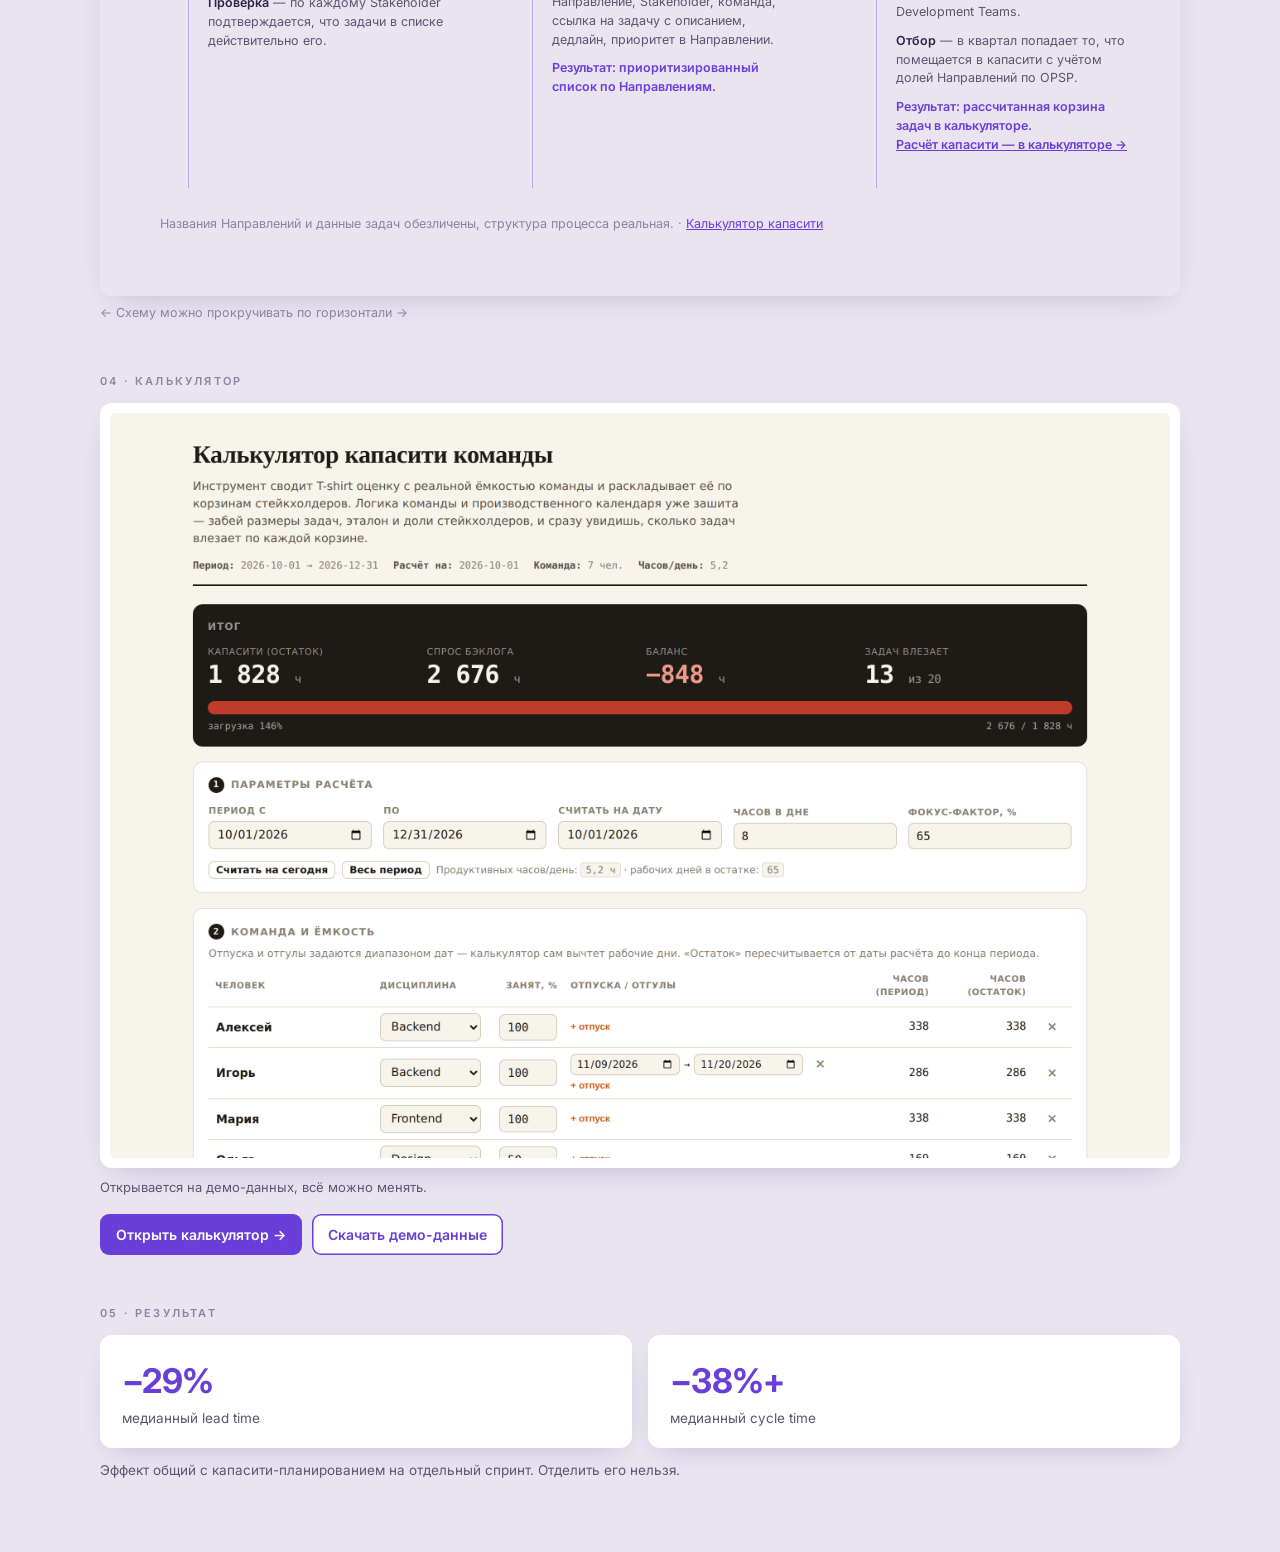
==== commit 3c04b2a9: "Case 01: compact cards instead of long text Co-Authored-By: Claude Opus 5.5 <noreply@anthropic.com> " ====
--- a/01-quarterly-planning/index.html
+++ b/01-quarterly-planning/index.html
@@ -15,7 +15,7 @@
     <a class="back" href="../index.html">← Назад</a><br>
     <span class="label">Кейс · процессы и автоматизация</span>
     <h1>Квартальное планирование бэклога</h1>
-    <p class="lead">Спроектировал и внедрил процесс квартального планирования для кросс-функциональных команд маркетплейса и сделал калькулятор капасити, который сводит расчёт объёма на квартал к нескольким минутам.</p>
+    <p class="lead">Процесс квартального планирования для кросс-функциональных команд маркетплейса и калькулятор капасити.</p>
     <div class="meta">
       <span class="chip"><b>Роль:</b> Feature Owner / Business Analyst</span>
       <span class="chip"><b>Артефакты:</b> business process, capacity calculator</span>
@@ -23,86 +23,66 @@
     </div>
   </header>
 
-  <!-- 1 -->
   <section>
     <span class="label">01 · Как было</span>
-    <h2>Команды планировали без бизнес-контекста</h2>
-    <div class="card">
-      <ul class="clean">
-        <li>Планировали только на уровне продуктов и отдельных стейкхолдеров. Команда разработки узнавала о планах <b>один-два раза в квартал</b> и большую часть времени работала без бизнес-контекста.</li>
-        <li>При этом бизнес хотел, чтобы кросс-функциональные команды в этот контекст были вовлечены.</li>
-        <li>Планирование стартовало, <b>когда квартал уже шёл</b>.</li>
-        <li>Не было обратной связи от команды о сложности фич. Бизнес не понимал, сколько займёт та или иная фича, и не мог адекватно приоритизировать. <b>Самая классная фича, которая делается годами, перестаёт быть классной.</b></li>
-      </ul>
+    <div class="grid3" style="margin-top:12px">
+      <div class="card decision"><span class="num">1</span>
+        <h3>Команды без бизнес-контекста</h3>
+        <p>О планах узнавали 1–2 раза в квартал.</p></div>
+      <div class="card decision"><span class="num">2</span>
+        <h3>Планирование посреди квартала</h3>
+        <p>Старт, когда квартал уже идёт.</p></div>
+      <div class="card decision"><span class="num">3</span>
+        <h3>Приоритеты без оценок</h3>
+        <p>Бизнес не знал, сколько стоит фича.</p></div>
     </div>
   </section>
 
-  <!-- 2 -->
   <section>
-    <span class="label">02 · Что сделал я</span>
-    <h2>От интервью до работающего процесса</h2>
-    <div class="cols">
-      <div class="card">
-        <ul class="clean">
-          <li>Провёл интервью с представителями бизнеса и рядовыми сотрудниками, описал <b>AS-IS</b>.</li>
-          <li>Спроектировал <b>TO-BE</b> процесс, который учитывает:
-            <br>— задачи разных стейкхолдеров и разный вес направлений, меняющийся от квартала к кварталу;
-            <br>— согласование приоритетов между стейкхолдерами и приоритизацию внутри списка задач одного стейкхолдера;
-            <br>— проверку гипотез по ходу квартала, когда их объём заранее неизвестен;
-            <br>— трассировку: бизнес-цель → гипотеза → фича в трекере.</li>
-        </ul>
-      </div>
-      <div class="card">
-        <ul class="clean">
-          <li>Свёл рутинную математику к <b>калькулятору капасити</b>. Он учитывает роли в команде, отпуска и другие факторы, поэтому объём на квартал можно быстро пересчитывать сколько угодно раз.</li>
-          <li>Инициировал изменения и <b>внедрял процесс сам</b>: собирал данные, продвигал процесс, довёл его до работающего состояния. Часть шагов передал бизнесу, потому что они в его же интересах.</li>
-        </ul>
-      </div>
+    <span class="label">02 · Что сделал</span>
+    <div class="grid" style="margin-top:12px">
+      <div class="card decision"><span class="num">1</span>
+        <h3>AS-IS</h3>
+        <p>Интервью с бизнесом и командой.</p></div>
+      <div class="card decision"><span class="num">2</span>
+        <h3>TO-BE процесс</h3>
+        <p>Веса Направлений, согласование приоритетов, гипотезы, трассировка цель → фича.</p></div>
+      <div class="card decision"><span class="num">3</span>
+        <h3>Калькулятор капасити</h3>
+        <p>Быстрый пересчёт объёма на квартал сколько угодно раз.</p></div>
+      <div class="card decision"><span class="num">4</span>
+        <h3>Внедрение</h3>
+        <p>Инициировал и довёл сам, часть шагов передал бизнесу.</p></div>
     </div>
   </section>
 
-  <!-- 3 -->
   <section>
     <span class="label">03 · Процесс</span>
-    <h2>TO-BE: от задач стейкхолдеров до комитмента на квартал</h2>
-    <figure>
+    <figure style="margin-top:12px">
       <div class="shot embed-frame"><iframe id="processFrame" src="process.html" title="Схема процесса квартального планирования" loading="lazy" scrolling="no"></iframe></div>
       <p class="scroll-hint">← Схему можно прокручивать по горизонтали →</p>
     </figure>
   </section>
 
-  <!-- 4 -->
   <section>
     <span class="label">04 · Калькулятор</span>
-    <h2>Сколько задач поместится в квартал</h2>
-    <figure>
+    <figure style="margin-top:12px">
       <a class="shot" href="calculator/index.html"><img src="img/calculator.png" alt="Калькулятор капасити команды на демо-данных"></a>
-      <figcaption>T-shirt оценки задач переводятся в часы через эталонную задачу, ёмкость команды считается с учётом ролей, занятости, отпусков и праздников и делится на корзины Направлений. Калькулятор показывает, какие задачи влезают в квартал и где узкое место по дисциплинам.</figcaption>
+      <figcaption>Открывается на демо-данных, всё можно менять.</figcaption>
     </figure>
     <div class="btns">
       <a class="btn" href="calculator/index.html">Открыть калькулятор →</a>
       <a class="btn ghost" href="calculator/demo-data.json" download>Скачать демо-данные</a>
     </div>
-    <p class="text" style="margin-top:12px;font-size:13.5px">Калькулятор открывается на демо-данных, в нём можно менять всё: команду, отпуска, доли Направлений, размеры задач.</p>
   </section>
 
-  <!-- 5 -->
   <section>
     <span class="label">05 · Результат</span>
-    <h2>Задачи стали доходить до прода быстрее</h2>
-    <div class="stats">
+    <div class="stats" style="margin-top:12px">
       <div class="stat"><div class="v">−29%</div><div class="k">медианный lead time</div></div>
       <div class="stat"><div class="v">−38%+</div><div class="k">медианный cycle time</div></div>
     </div>
     <p class="text" style="margin-top:12px;font-size:13.5px">Эффект общий с капасити-планированием на отдельный спринт. Отделить его нельзя.</p>
-  </section>
-
-  <section>
-    <div class="card">
-      <ul class="clean">
-        <li><b>Что обезличено:</b> имена людей, названия стейкхолдеров и задач, даты квартала в калькуляторе — вымышленные. Логика расчёта, шкала T-shirt размеров и структура процесса — реальные.</li>
-      </ul>
-    </div>
   </section>
 
 </div>
--- a/assets/style.css
+++ b/assets/style.css
@@ -103,3 +103,5 @@
   .embed-frame{padding:0;background:var(--bg);overflow-x:auto;-webkit-overflow-scrolling:touch}
   .embed-frame iframe{display:block;width:1440px;height:1100px;border:0}
   .scroll-hint{font-size:12.5px;color:var(--soft);margin-top:8px}
+  .grid3{display:grid;grid-template-columns:repeat(3,1fr);gap:16px}
+  @media (max-width:760px){ .grid3{grid-template-columns:1fr} }
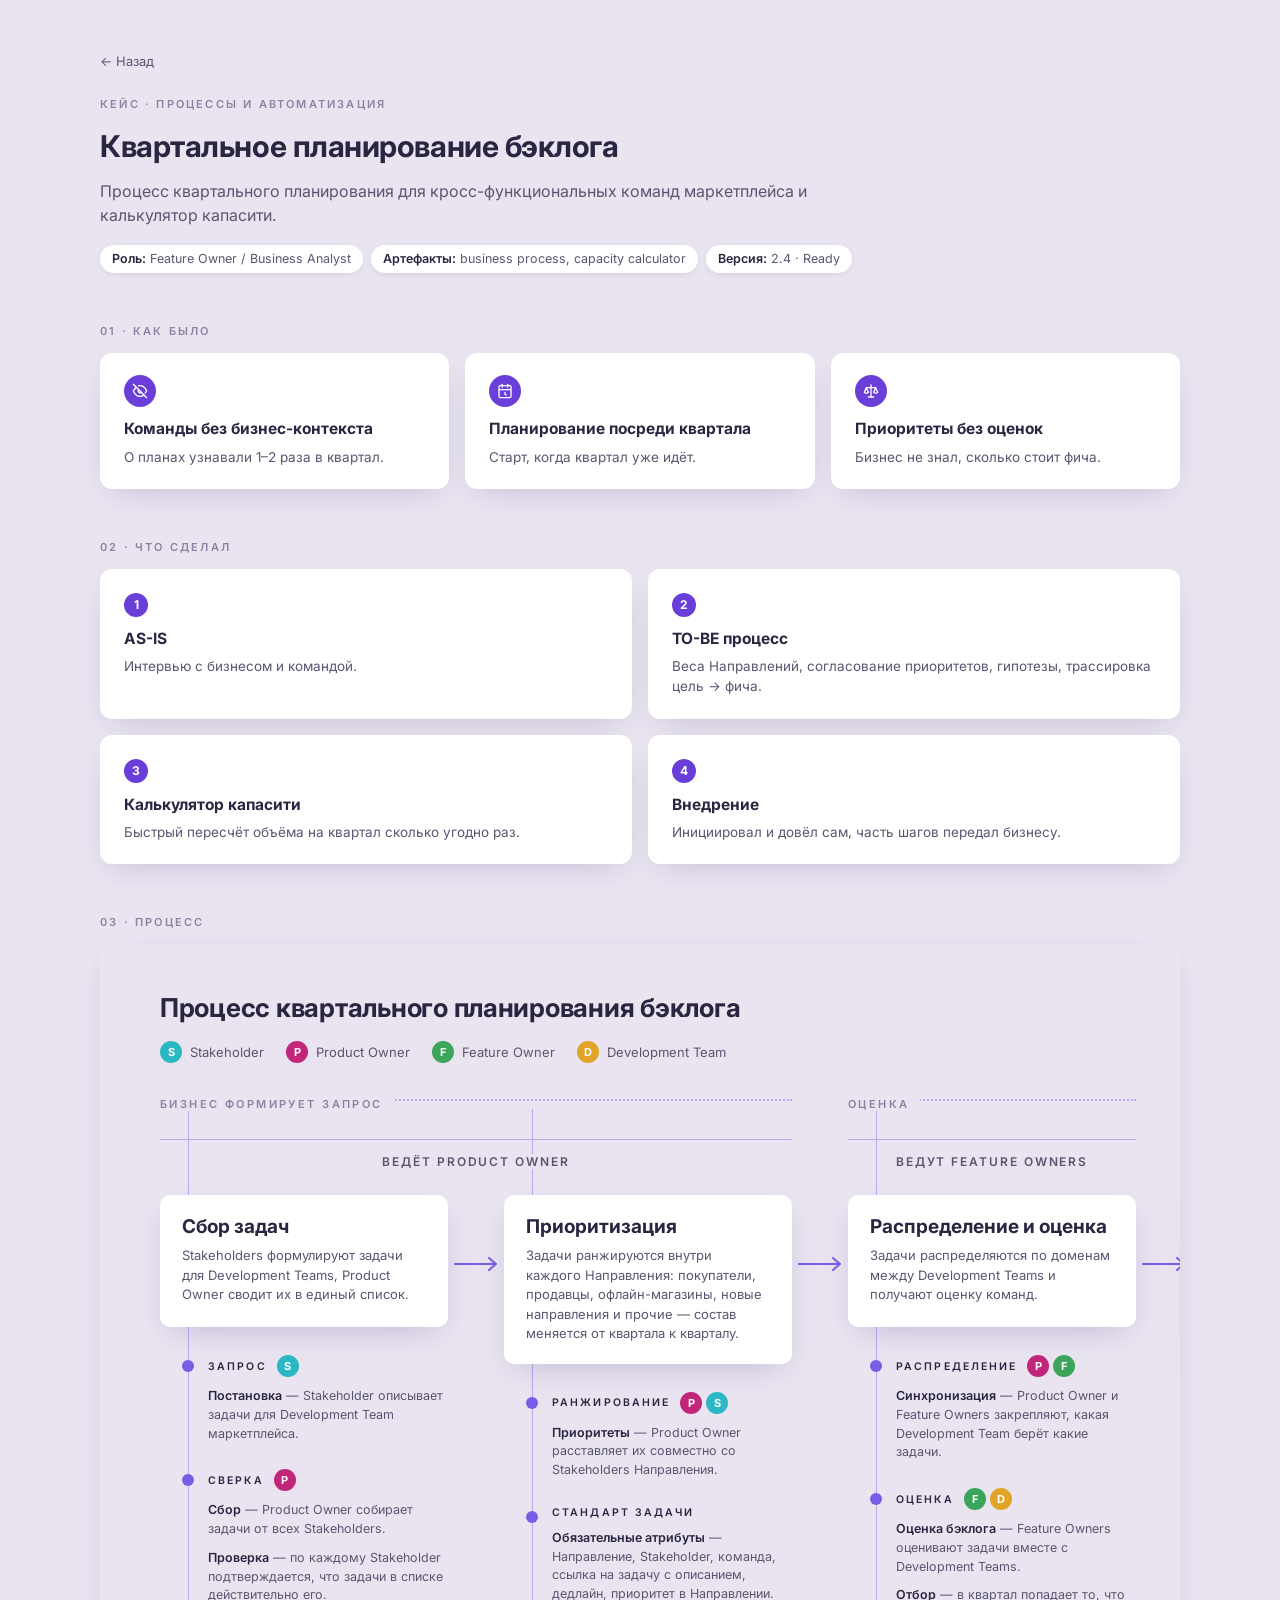
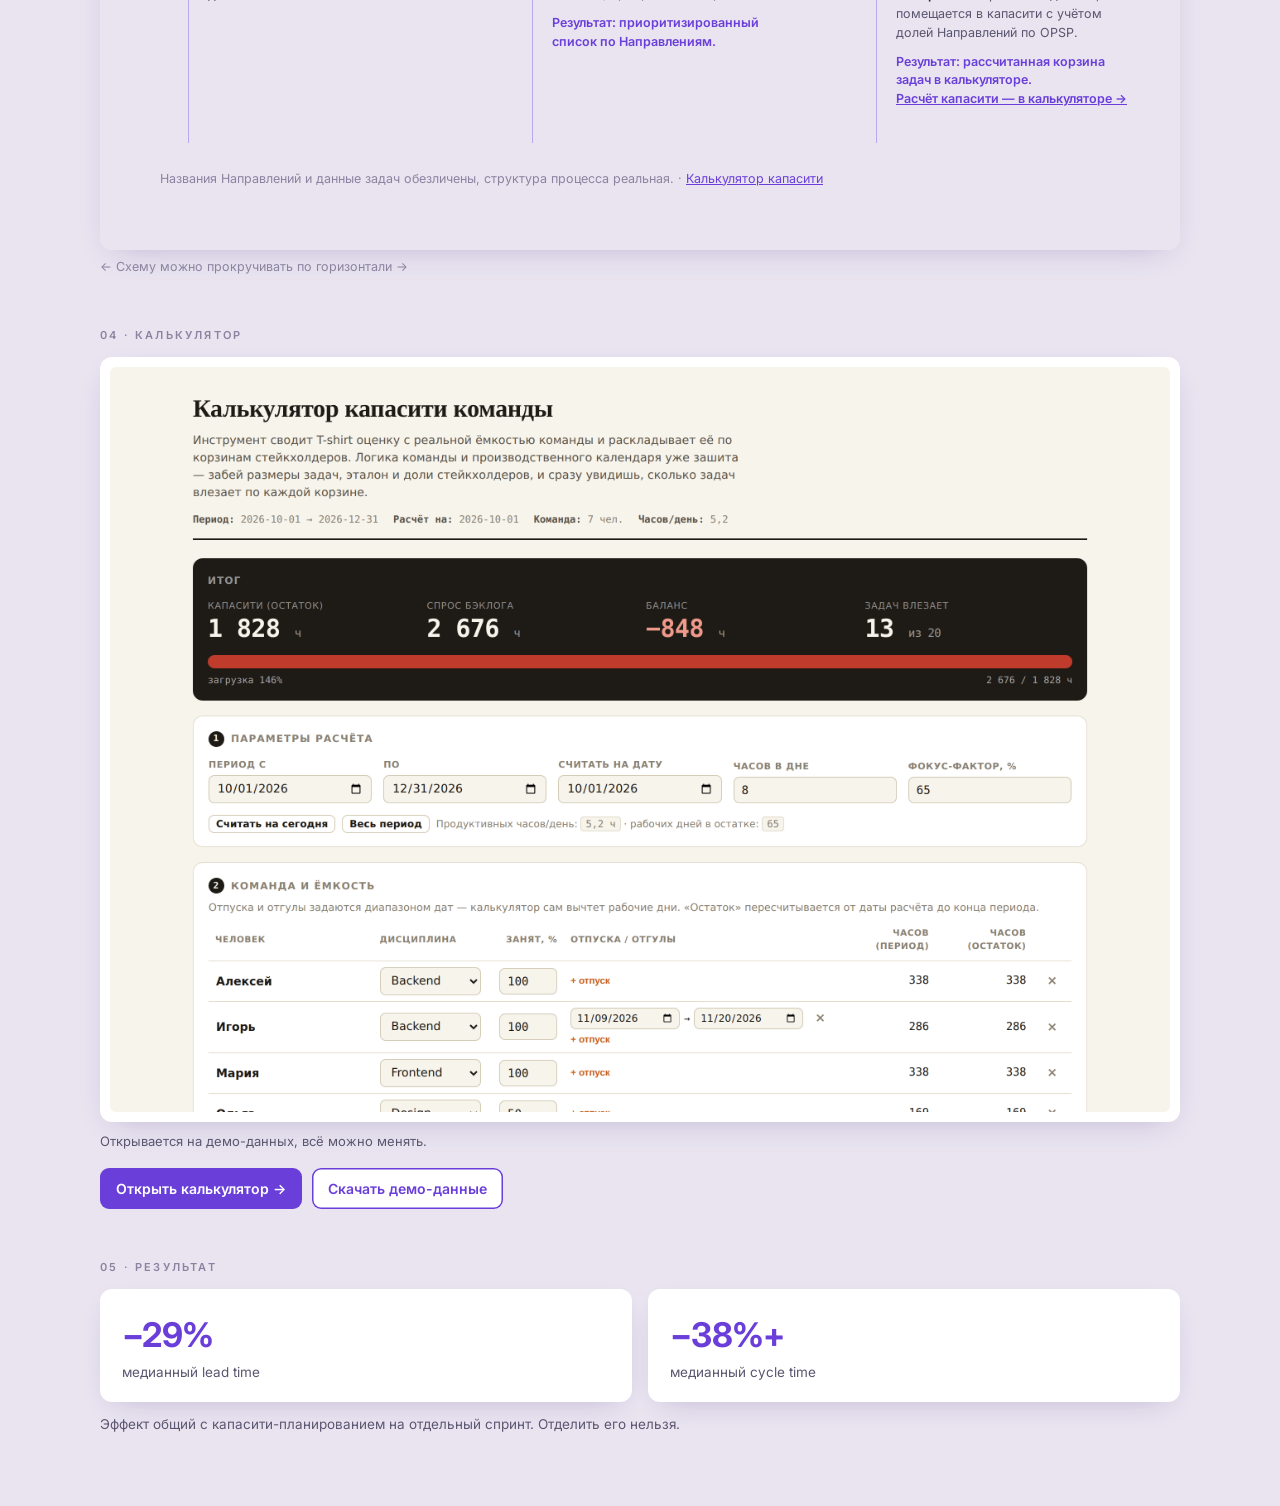
==== commit 34d3eff8: "Case 01: icons instead of numbers in 'Как было' Co-Authored-By: Claude Opus 5.5 <noreply@anthropic.c" ====
--- a/01-quarterly-planning/index.html
+++ b/01-quarterly-planning/index.html
@@ -26,13 +26,13 @@
   <section>
     <span class="label">01 · Как было</span>
     <div class="grid3" style="margin-top:12px">
-      <div class="card decision"><span class="num">1</span>
+      <div class="card decision"><span class="num icon"><svg viewBox="0 0 24 24" width="16" height="16" fill="none" stroke="currentColor" stroke-width="2" stroke-linecap="round" stroke-linejoin="round" aria-hidden="true"><path d="M9.9 4.2A10.4 10.4 0 0 1 12 4c6.5 0 10 8 10 8a17.6 17.6 0 0 1-2.2 3.2"/><path d="M6.6 6.6A17.7 17.7 0 0 0 2 12s3.5 8 10 8a9.7 9.7 0 0 0 5.4-1.6"/><path d="M9.9 9.9a3 3 0 0 0 4.2 4.2"/><line x1="2" y1="2" x2="22" y2="22"/></svg></span>
         <h3>Команды без бизнес-контекста</h3>
         <p>О планах узнавали 1–2 раза в квартал.</p></div>
-      <div class="card decision"><span class="num">2</span>
+      <div class="card decision"><span class="num icon"><svg viewBox="0 0 24 24" width="16" height="16" fill="none" stroke="currentColor" stroke-width="2" stroke-linecap="round" stroke-linejoin="round" aria-hidden="true"><rect x="3" y="4" width="18" height="18" rx="2"/><line x1="16" y1="2" x2="16" y2="6"/><line x1="8" y1="2" x2="8" y2="6"/><line x1="3" y1="10" x2="21" y2="10"/><path d="M12 14v3l2 1"/></svg></span>
         <h3>Планирование посреди квартала</h3>
         <p>Старт, когда квартал уже идёт.</p></div>
-      <div class="card decision"><span class="num">3</span>
+      <div class="card decision"><span class="num icon"><svg viewBox="0 0 24 24" width="16" height="16" fill="none" stroke="currentColor" stroke-width="2" stroke-linecap="round" stroke-linejoin="round" aria-hidden="true"><path d="M12 3v18"/><path d="M5 7h14"/><path d="M5 7l-3 7a4 4 0 0 0 6 0z"/><path d="M19 7l-3 7a4 4 0 0 0 6 0z"/><path d="M8 21h8"/></svg></span>
         <h3>Приоритеты без оценок</h3>
         <p>Бизнес не знал, сколько стоит фича.</p></div>
     </div>
--- a/assets/style.css
+++ b/assets/style.css
@@ -105,3 +105,4 @@
   .scroll-hint{font-size:12.5px;color:var(--soft);margin-top:8px}
   .grid3{display:grid;grid-template-columns:repeat(3,1fr);gap:16px}
   @media (max-width:760px){ .grid3{grid-template-columns:1fr} }
+  .decision .num.icon{width:32px;height:32px}
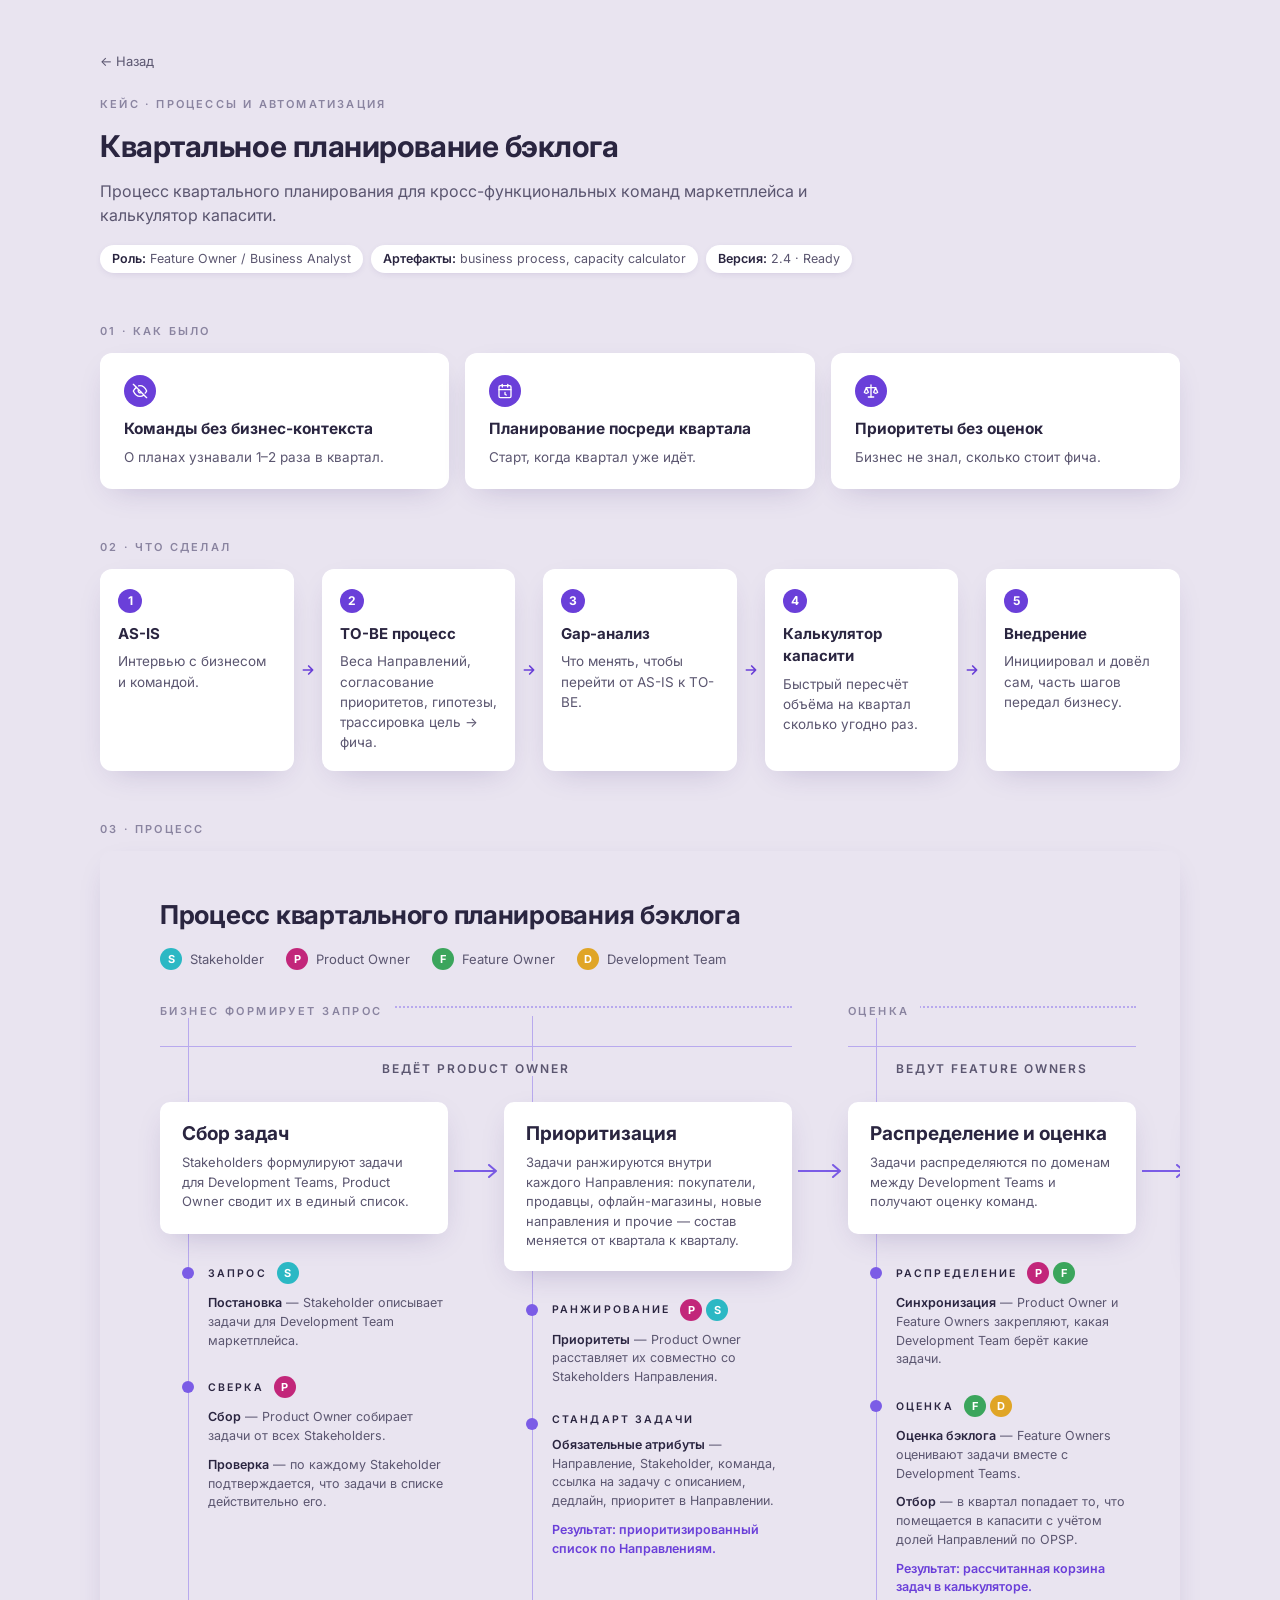
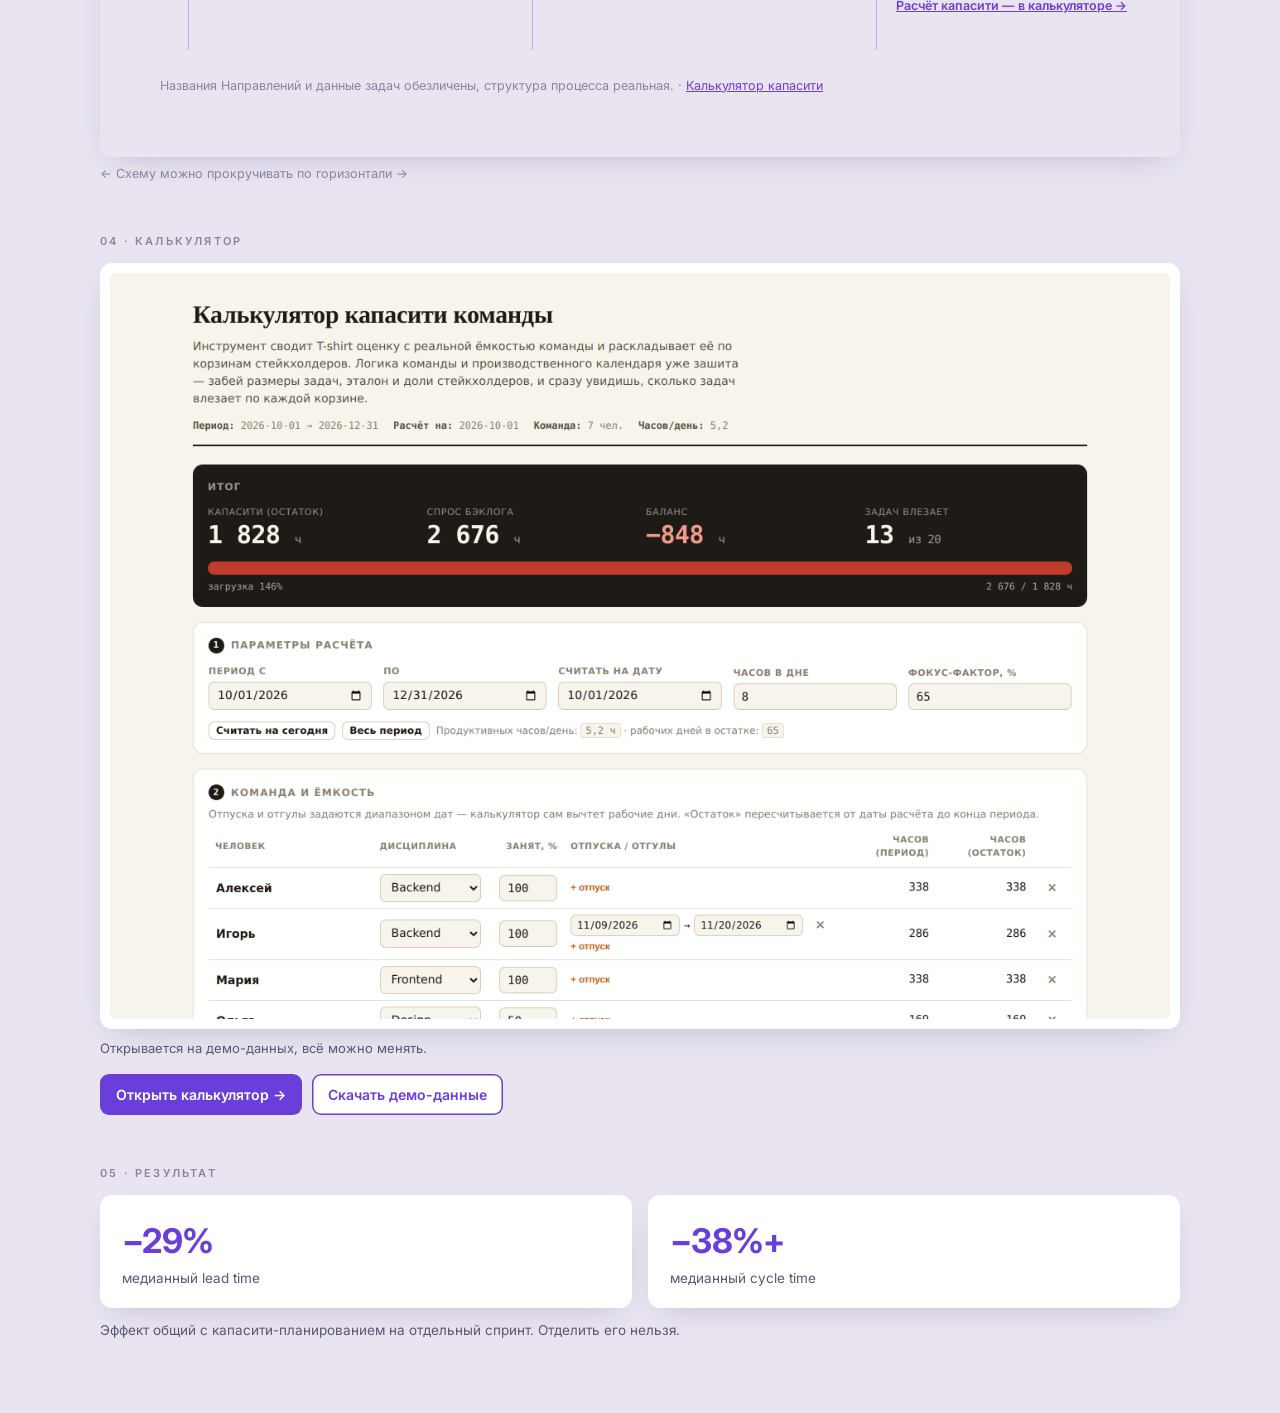
==== commit 3bc426b3: "Case 01: sequential steps with arrows, add gap analysis Co-Authored-By: Claude Opus 5.5 <noreply@ant" ====
--- a/01-quarterly-planning/index.html
+++ b/01-quarterly-planning/index.html
@@ -40,7 +40,7 @@
 
   <section>
     <span class="label">02 · Что сделал</span>
-    <div class="grid" style="margin-top:12px">
+    <div class="steps-flow" style="margin-top:12px">
       <div class="card decision"><span class="num">1</span>
         <h3>AS-IS</h3>
         <p>Интервью с бизнесом и командой.</p></div>
@@ -48,9 +48,12 @@
         <h3>TO-BE процесс</h3>
         <p>Веса Направлений, согласование приоритетов, гипотезы, трассировка цель → фича.</p></div>
       <div class="card decision"><span class="num">3</span>
+        <h3>Gap-анализ</h3>
+        <p>Что менять, чтобы перейти от AS-IS к TO-BE.</p></div>
+      <div class="card decision"><span class="num">4</span>
         <h3>Калькулятор капасити</h3>
         <p>Быстрый пересчёт объёма на квартал сколько угодно раз.</p></div>
-      <div class="card decision"><span class="num">4</span>
+      <div class="card decision"><span class="num">5</span>
         <h3>Внедрение</h3>
         <p>Инициировал и довёл сам, часть шагов передал бизнесу.</p></div>
     </div>
--- a/assets/style.css
+++ b/assets/style.css
@@ -106,3 +106,13 @@
   .grid3{display:grid;grid-template-columns:repeat(3,1fr);gap:16px}
   @media (max-width:760px){ .grid3{grid-template-columns:1fr} }
   .decision .num.icon{width:32px;height:32px}
+  /* sequential steps with arrows */
+  .steps-flow{display:grid;grid-template-columns:repeat(5,1fr);gap:28px}
+  .steps-flow .card{position:relative;padding:18px 18px}
+  .steps-flow .card h3{font-size:15px}
+  .steps-flow .card:not(:last-child)::after{content:"";position:absolute;right:-22px;top:50%;width:16px;height:16px;transform:translateY(-50%);
+    background:no-repeat center/16px url("data:image/svg+xml,%3Csvg xmlns='http://www.w3.org/2000/svg' viewBox='0 0 24 24' fill='none' stroke='%236A3FD9' stroke-width='2.5' stroke-linecap='round' stroke-linejoin='round'%3E%3Cpath d='M5 12h14M13 6l6 6-6 6'/%3E%3C/svg%3E")}
+  @media (max-width:900px){
+    .steps-flow{grid-template-columns:1fr;gap:26px}
+    .steps-flow .card:not(:last-child)::after{right:auto;left:50%;top:auto;bottom:-22px;transform:translateX(-50%) rotate(90deg)}
+  }
